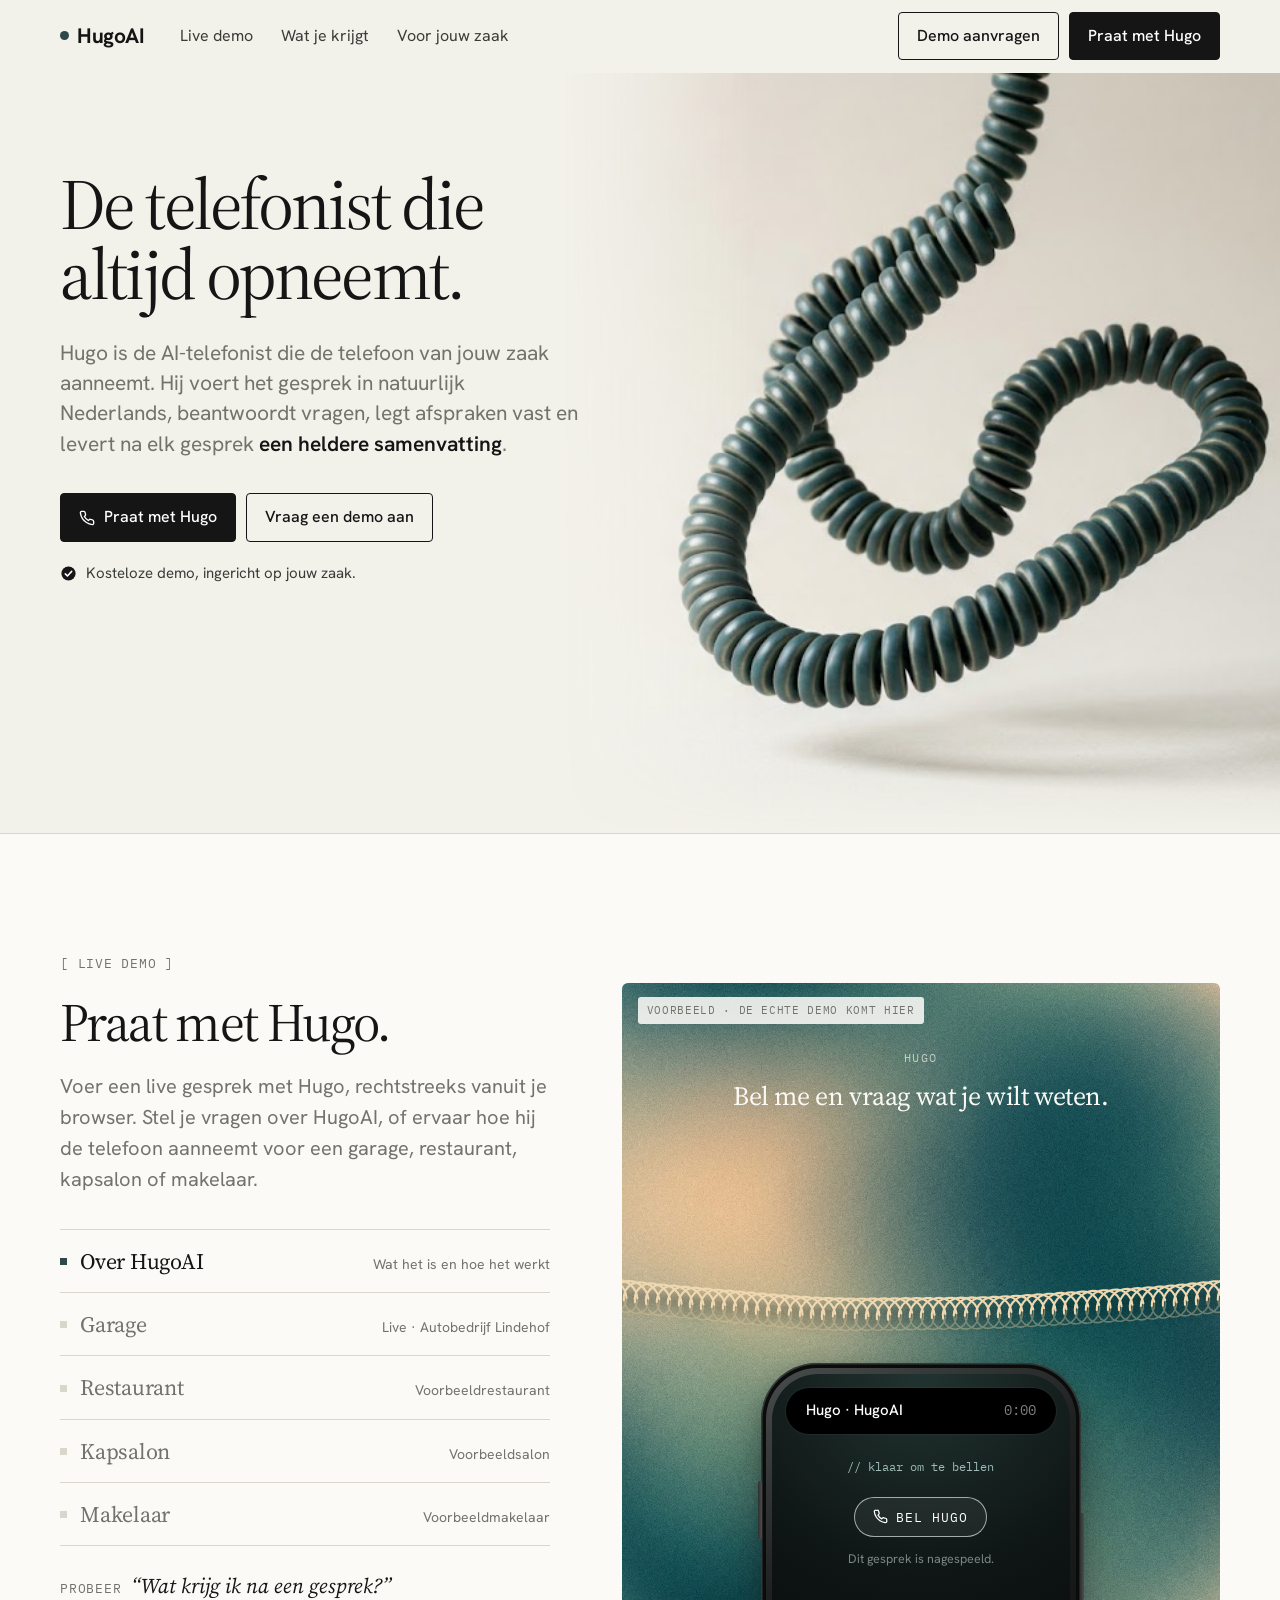
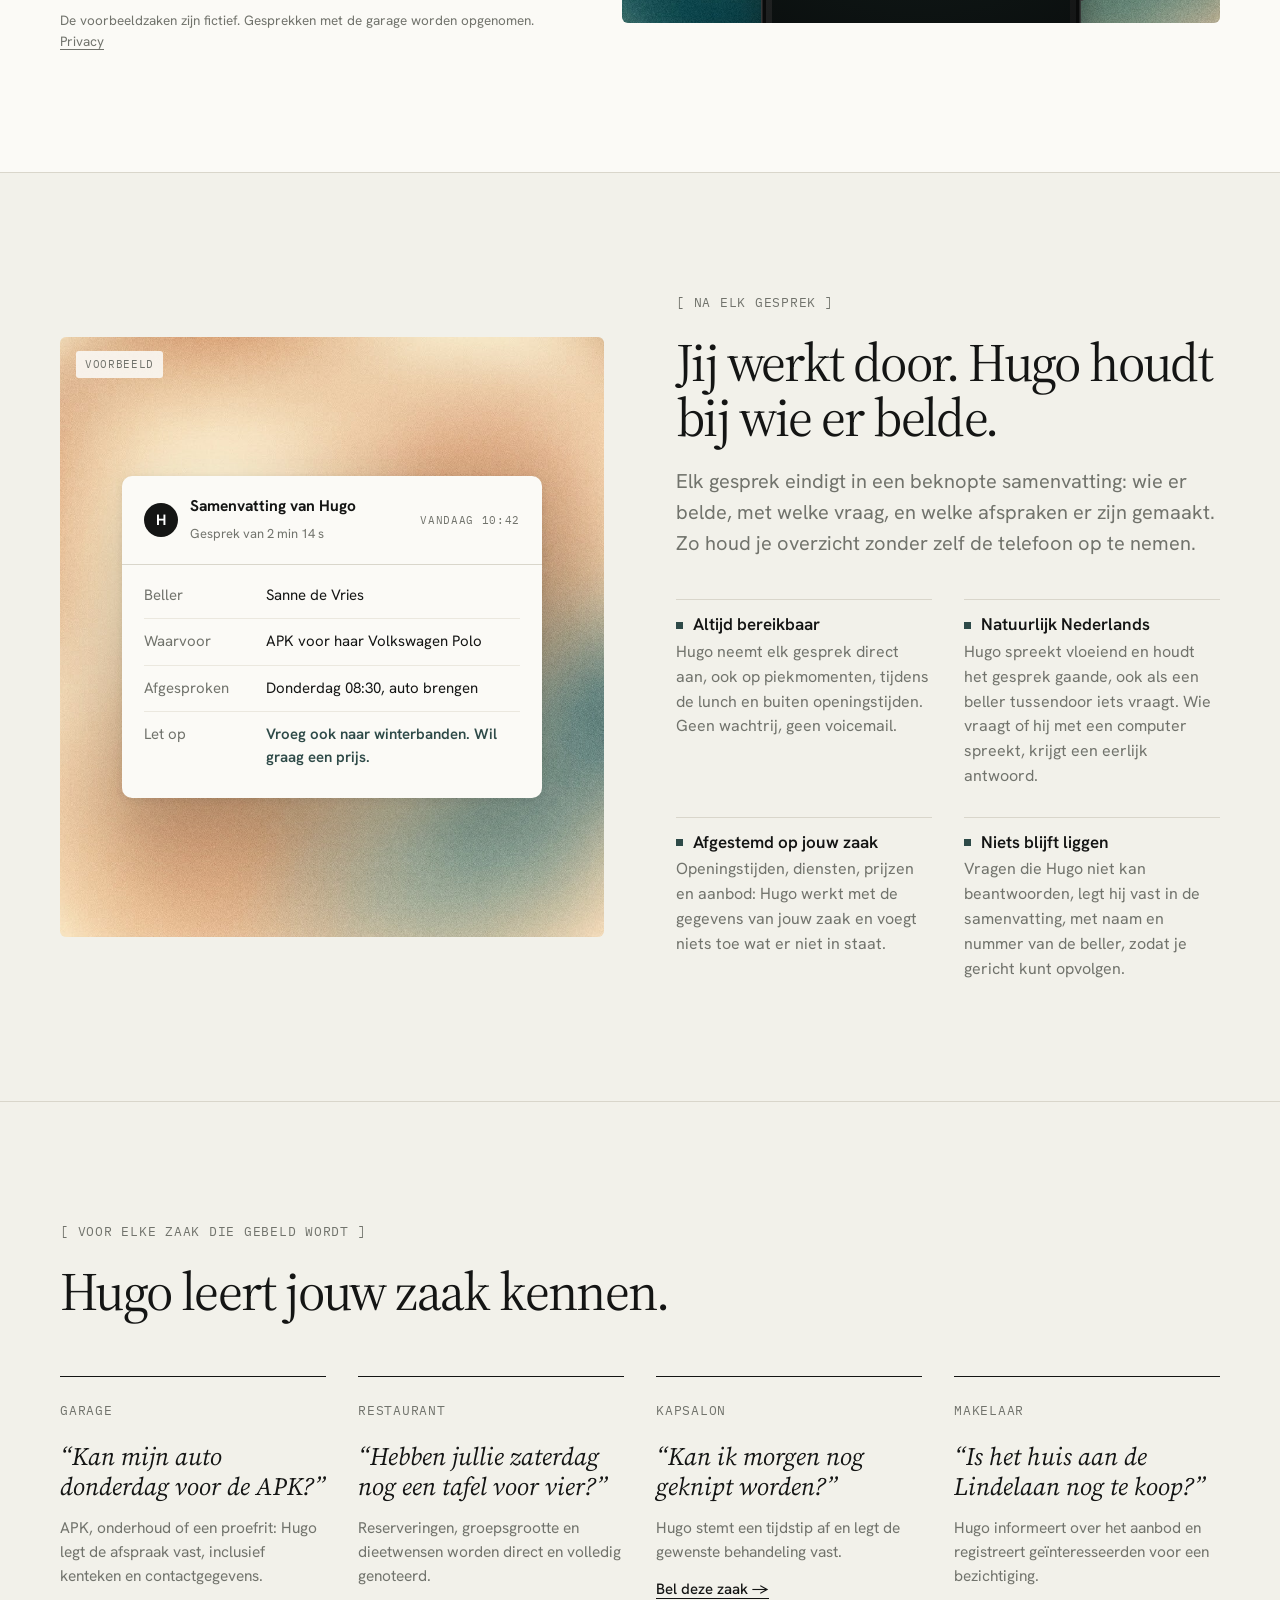
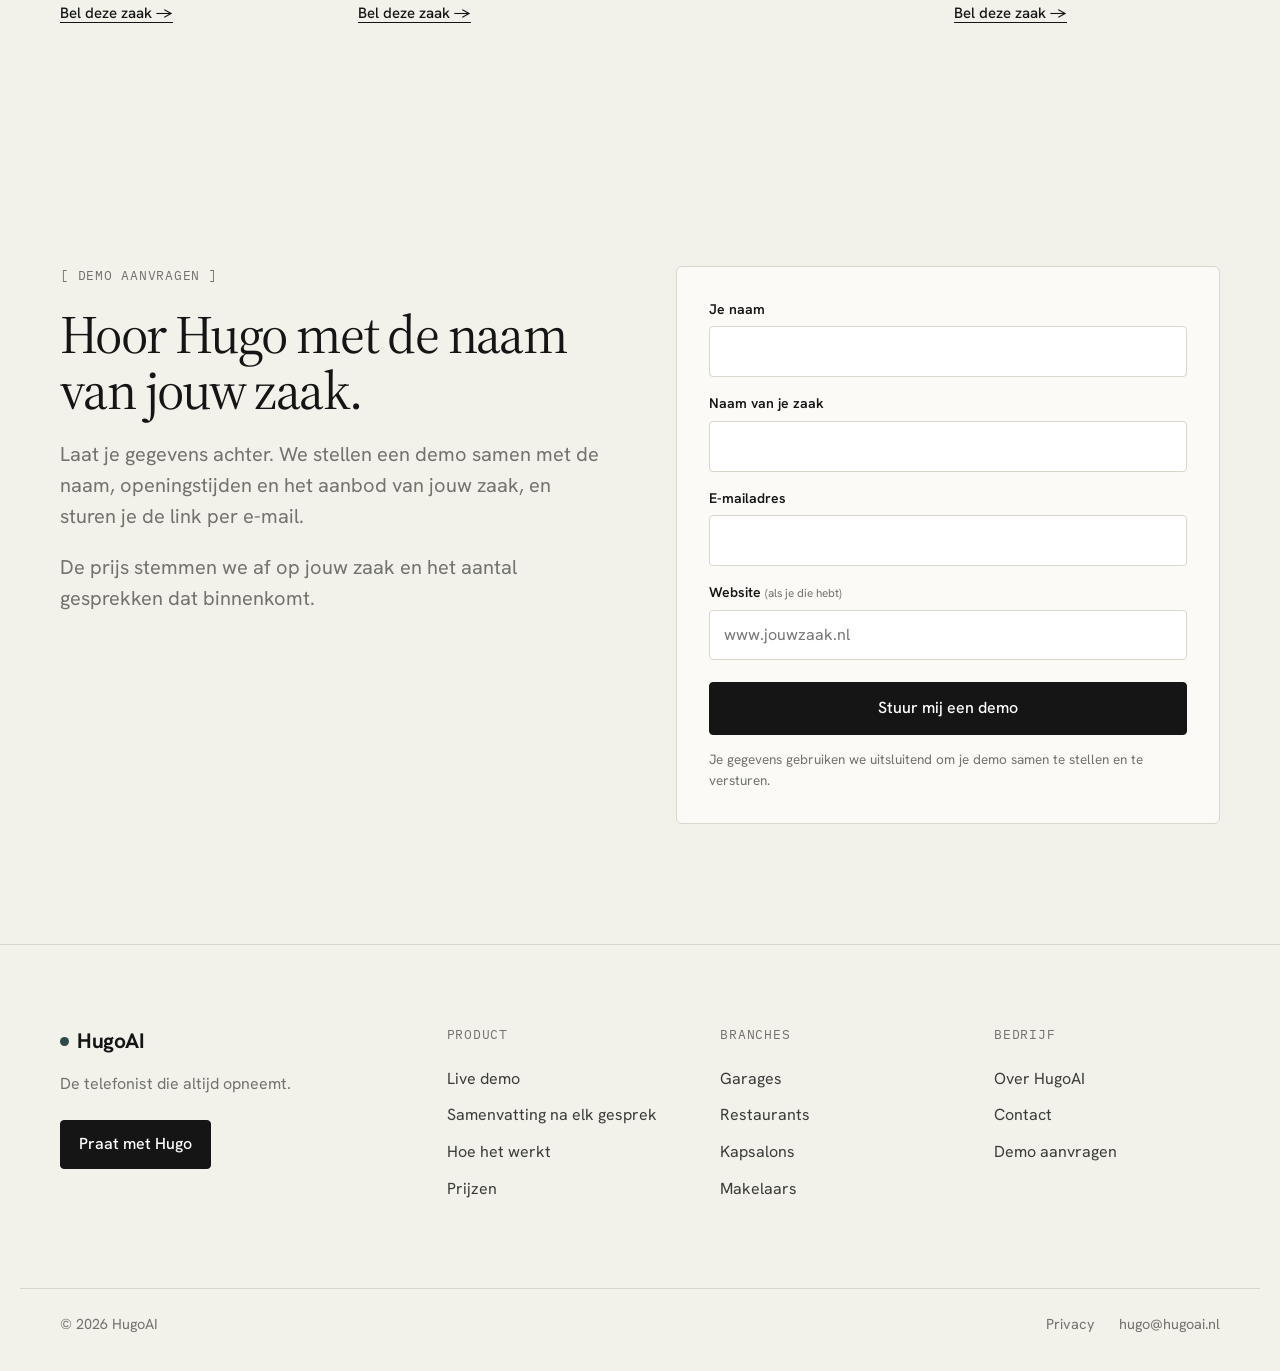
==== index.html @ db124454 "Kop van de pagina's: deelplaatje, icoontje en gegevens voor Google - og-image.jpg (slogan + telefoon" ====
<!DOCTYPE html>
<html lang="nl">
<head>
<meta charset="UTF-8">
<meta name="viewport" content="width=device-width, initial-scale=1.0">
<title>HugoAI — De telefonist die altijd opneemt</title>
<meta name="description" content="Hugo neemt de telefoon op voor jouw zaak, praat gewoon Nederlands en laat na elk gesprek een samenvatting voor je achter.">
<meta name="theme-color" content="#f2f1ea">
<link rel="canonical" href="https://www.hugoai.nl/">
<link rel="icon" href="favicon.svg" type="image/svg+xml">
<link rel="icon" href="favicon-48.png" sizes="48x48" type="image/png">
<link rel="apple-touch-icon" href="apple-touch-icon.png">
<meta property="og:type" content="website">
<meta property="og:site_name" content="HugoAI">
<meta property="og:locale" content="nl_NL">
<meta property="og:url" content="https://www.hugoai.nl/">
<meta property="og:title" content="HugoAI — De telefonist die altijd opneemt">
<meta property="og:description" content="Hugo neemt de telefoon op voor jouw zaak, praat gewoon Nederlands en laat na elk gesprek een samenvatting voor je achter.">
<meta property="og:image" content="https://www.hugoai.nl/og-image.jpg">
<meta property="og:image:width" content="1200">
<meta property="og:image:height" content="630">
<meta property="og:image:alt" content="HugoAI — De telefonist die altijd opneemt.">
<meta name="twitter:card" content="summary_large_image">
<meta name="twitter:title" content="HugoAI — De telefonist die altijd opneemt">
<meta name="twitter:description" content="Hugo neemt de telefoon op voor jouw zaak, praat gewoon Nederlands en laat na elk gesprek een samenvatting voor je achter.">
<meta name="twitter:image" content="https://www.hugoai.nl/og-image.jpg">
<script type="application/ld+json">
{
  "@context": "https://schema.org",
  "@type": "Organization",
  "name": "HugoAI",
  "url": "https://www.hugoai.nl/",
  "logo": "https://www.hugoai.nl/apple-touch-icon.png",
  "description": "AI-telefonist voor het Nederlandse mkb: Hugo neemt de telefoon op en laat na elk gesprek een samenvatting achter.",
  "email": "hugo@hugoai.nl",
  "areaServed": "NL",
  "founder": {"@type": "Person", "name": "Hugo Jonas"}
}
</script>
<link rel="preconnect" href="https://fonts.googleapis.com">
<link rel="preconnect" href="https://fonts.gstatic.com" crossorigin>
<link href="https://fonts.googleapis.com/css2?family=Source+Serif+4:ital,opsz,wght@0,8..60,300..600;1,8..60,300..500&family=Hanken+Grotesk:wght@400;500;600;700&family=IBM+Plex+Mono:wght@400;500&display=swap" rel="stylesheet">
<link rel="stylesheet" href="stijl.css">
</head>
<body>

<header class="nav" id="nav">
  <div class="wrap">
    <a class="merk" href="#top"><i></i>HugoAI</a>
    <nav class="nav-links" aria-label="Hoofdmenu">
      <a href="#demo">Live demo</a>
      <a href="#samenvatting">Wat je krijgt</a>
      <a href="#zaken">Voor jouw zaak</a>
    </nav>
    <div class="nav-rechts">
      <a class="knop knop-rand" href="#aanvragen">Demo aanvragen</a>
      <a class="knop" href="#demo">Praat met Hugo</a>
    </div>
  </div>
</header>

<main id="top">

<!-- ============ hero ============ -->
<div class="hero">
  <img class="hero-beeld" src="kunstbeeld.png" alt="">
  <div class="wrap">
    <div class="hero-tekst">
      <h1>De telefonist die altijd opneemt.</h1>
      <p class="hero-sub">Hugo is de AI-telefonist die de telefoon van jouw zaak aanneemt. Hij voert het gesprek in natuurlijk Nederlands, beantwoordt vragen, legt afspraken vast en levert na elk gesprek <b>een heldere samenvatting</b>.</p>
      <div class="hero-knoppen">
        <a class="knop" href="#demo"><svg viewBox="0 0 24 24"><path d="M22 16.9v3a2 2 0 0 1-2.2 2 19.8 19.8 0 0 1-8.6-3.1 19.5 19.5 0 0 1-6-6A19.8 19.8 0 0 1 2.1 4.2 2 2 0 0 1 4.1 2h3a2 2 0 0 1 2 1.7c.1.9.4 1.8.7 2.7a2 2 0 0 1-.5 2.1L8 9.8a16 16 0 0 0 6 6l1.3-1.3a2 2 0 0 1 2.1-.4c.9.3 1.8.6 2.7.7a2 2 0 0 1 1.7 2z"/></svg>Praat met Hugo</a>
        <a class="knop knop-rand" href="#aanvragen">Vraag een demo aan</a>
      </div>
      <p class="vink"><svg viewBox="0 0 24 24"><circle cx="12" cy="12" r="10" fill="#141514"/><path d="M7.5 12.5l3 3 6-6.5" stroke="#fff" stroke-width="2.2" fill="none" stroke-linecap="round" stroke-linejoin="round"/></svg>Kosteloze demo, ingericht op jouw zaak.</p>
    </div>
  </div>
</div>

<!-- ============ live demo ============ -->
<section class="demo" id="demo">
  <div class="wrap demo-raster">
    <div class="kop in">
      <span class="mono">[ Live demo ]</span>
      <h2>Praat met Hugo.</h2>
      <p>Voer een live gesprek met Hugo, rechtstreeks vanuit je browser. Stel je vragen over HugoAI, of ervaar hoe hij de telefoon aanneemt voor een garage, restaurant, kapsalon of makelaar.</p>
      <div class="kies" role="tablist" aria-label="Kies met wie je praat">
        <button class="keuze actief" type="button" role="tab" aria-selected="true" data-zaak="hugoai"><span>Over HugoAI</span><small>Wat het is en hoe het werkt</small></button>
        <button class="keuze" type="button" role="tab" aria-selected="false" data-zaak="garage"><span>Garage</span><small>Live · Autobedrijf Lindehof</small></button>
        <button class="keuze" type="button" role="tab" aria-selected="false" data-zaak="restaurant"><span>Restaurant</span><small>Voorbeeldrestaurant</small></button>
        <button class="keuze" type="button" role="tab" aria-selected="false" data-zaak="kapsalon"><span>Kapsalon</span><small>Voorbeeldsalon</small></button>
        <button class="keuze" type="button" role="tab" aria-selected="false" data-zaak="makelaar"><span>Makelaar</span><small>Voorbeeldmakelaar</small></button>
      </div>
      <p class="probeer-zin"><span class="mono">Probeer</span><em id="probeer">“Wat krijg ik na een gesprek?”</em></p>
      <p class="verzonnen">De voorbeeldzaken zijn fictief. Gesprekken met de garage worden opgenomen. <a href="privacy.html#gesprek">Privacy</a></p>
    </div>

    <div class="podium in" id="podium">
      <span class="podium-label mono" id="podiumLabel">Voorbeeld · de echte demo komt hier</span>
      <div class="stem" aria-live="polite">
        <p class="wie-praat" id="wiePraat">Hugo</p>
        <p class="zin" id="zin"></p>
      </div>
      <svg class="snoer" id="snoer" aria-hidden="true"><path id="snoerSchaduw"/><path id="snoerAchter"/><path id="snoerLijn"/></svg>
      <div class="telefoon">
        <div class="scherm">
          <div class="eiland"><span class="naam" id="eilandNaam">Hugo · HugoAI</span><span class="tijd" id="tijd">0:00</span></div>
          <p class="scherm-status" id="status">// klaar om te bellen</p>
          <div class="scherm-knoppen knoppen-rust">
            <button class="pil" id="bel" type="button"><svg viewBox="0 0 24 24"><path d="M22 16.9v3a2 2 0 0 1-2.2 2 19.8 19.8 0 0 1-8.6-3.1 19.5 19.5 0 0 1-6-6A19.8 19.8 0 0 1 2.1 4.2 2 2 0 0 1 4.1 2h3a2 2 0 0 1 2 1.7c.1.9.4 1.8.7 2.7a2 2 0 0 1-.5 2.1L8 9.8a16 16 0 0 0 6 6l1.3-1.3a2 2 0 0 1 2.1-.4c.9.3 1.8.6 2.7.7a2 2 0 0 1 1.7 2z"/></svg><span>Bel Hugo</span></button>
          </div>
          <div class="scherm-knoppen knoppen-bellen">
            <button class="pil" id="dempen" type="button"><svg viewBox="0 0 24 24"><rect x="9" y="2" width="6" height="12" rx="3"/><path d="M5 10v1a7 7 0 0 0 14 0v-1M12 18v4"/></svg>Dempen</button>
            <button class="pil rood" id="ophangen" type="button"><svg viewBox="0 0 24 24" style="transform:rotate(135deg)"><path d="M22 16.9v3a2 2 0 0 1-2.2 2 19.8 19.8 0 0 1-8.6-3.1 19.5 19.5 0 0 1-6-6A19.8 19.8 0 0 1 2.1 4.2 2 2 0 0 1 4.1 2h3a2 2 0 0 1 2 1.7c.1.9.4 1.8.7 2.7a2 2 0 0 1-.5 2.1L8 9.8a16 16 0 0 0 6 6l1.3-1.3a2 2 0 0 1 2.1-.4c.9.3 1.8.6 2.7.7a2 2 0 0 1 1.7 2z"/></svg>Ophangen</button>
          </div>
          <p class="scherm-noot" id="schermNoot">Dit gesprek is nagespeeld.</p>
        </div>
      </div>
    </div>
  </div>
</section>

<!-- ============ samenvatting ============ -->
<section class="samen" id="samenvatting">
  <div class="wrap samen-raster">
    <div class="podium in">
      <span class="podium-label mono">Voorbeeld</span>
      <div class="brief">
        <div class="brief-kop">
          <i>H</i>
          <div><strong>Samenvatting van Hugo</strong><small>Gesprek van 2 min 14 s</small></div>
          <span class="mono">Vandaag 10:42</span>
        </div>
        <dl>
          <div><dt>Beller</dt><dd>Sanne de Vries</dd></div>
          <div><dt>Waarvoor</dt><dd>APK voor haar Volkswagen Polo</dd></div>
          <div><dt>Afgesproken</dt><dd>Donderdag 08:30, auto brengen</dd></div>
          <div><dt>Let op</dt><dd class="let">Vroeg ook naar winterbanden. Wil graag een prijs.</dd></div>
        </dl>
      </div>
    </div>
    <div class="kop in">
      <span class="mono">[ Na elk gesprek ]</span>
      <h2>Jij werkt door. Hugo houdt bij wie er belde.</h2>
      <p>Elk gesprek eindigt in een beknopte samenvatting: wie er belde, met welke vraag, en welke afspraken er zijn gemaakt. Zo houd je overzicht zonder zelf de telefoon op te nemen.</p>
      <div class="punten">
        <div class="punt"><h3>Altijd bereikbaar</h3><p>Hugo neemt elk gesprek direct aan, ook op piekmomenten, tijdens de lunch en buiten openingstijden. Geen wachtrij, geen voicemail.</p></div>
        <div class="punt"><h3>Natuurlijk Nederlands</h3><p>Hugo spreekt vloeiend en houdt het gesprek gaande, ook als een beller tussendoor iets vraagt. Wie vraagt of hij met een computer spreekt, krijgt een eerlijk antwoord.</p></div>
        <div class="punt"><h3>Afgestemd op jouw zaak</h3><p>Openingstijden, diensten, prijzen en aanbod: Hugo werkt met de gegevens van jouw zaak en voegt niets toe wat er niet in staat.</p></div>
        <div class="punt"><h3>Niets blijft liggen</h3><p>Vragen die Hugo niet kan beantwoorden, legt hij vast in de samenvatting, met naam en nummer van de beller, zodat je gericht kunt opvolgen.</p></div>
      </div>
    </div>
  </div>
</section>

<!-- ============ zaken ============ -->
<section class="zaken" id="zaken">
  <div class="wrap">
    <div class="kop in">
      <span class="mono">[ Voor elke zaak die gebeld wordt ]</span>
      <h2>Hugo leert jouw zaak kennen.</h2>
    </div>
    <div class="zaken-rij">
      <div class="zaak in"><span class="mono">Garage</span><q>Kan mijn auto donderdag voor de APK?</q><p>APK, onderhoud of een proefrit: Hugo legt de afspraak vast, inclusief kenteken en contactgegevens.</p><a class="bel-zaak" href="#demo" data-zaak="garage">Bel deze zaak →</a></div>
      <div class="zaak in"><span class="mono">Restaurant</span><q>Hebben jullie zaterdag nog een tafel voor vier?</q><p>Reserveringen, groepsgrootte en dieetwensen worden direct en volledig genoteerd.</p><a class="bel-zaak" href="#demo" data-zaak="restaurant">Bel deze zaak →</a></div>
      <div class="zaak in"><span class="mono">Kapsalon</span><q>Kan ik morgen nog geknipt worden?</q><p>Hugo stemt een tijdstip af en legt de gewenste behandeling vast.</p><a class="bel-zaak" href="#demo" data-zaak="kapsalon">Bel deze zaak →</a></div>
      <div class="zaak in"><span class="mono">Makelaar</span><q>Is het huis aan de Lindelaan nog te koop?</q><p>Hugo informeert over het aanbod en registreert geïnteresseerden voor een bezichtiging.</p><a class="bel-zaak" href="#demo" data-zaak="makelaar">Bel deze zaak →</a></div>
    </div>
  </div>
</section>

<!-- ============ aanvragen ============ -->
<section id="aanvragen">
  <div class="wrap aanvraag-raster">
    <div class="kop in">
      <span class="mono">[ Demo aanvragen ]</span>
      <h2>Hoor Hugo met de naam van jouw zaak.</h2>
      <p>Laat je gegevens achter. We stellen een demo samen met de naam, openingstijden en het aanbod van jouw zaak, en sturen je de link per e-mail.</p>
      <p id="prijzen">De prijs stemmen we af op jouw zaak en het aantal gesprekken dat binnenkomt.</p>
    </div>
    <form class="form in" id="demoForm" novalidate>
      <div class="veld"><label for="f-naam">Je naam</label><input id="f-naam" name="naam" type="text" autocomplete="name" required></div>
      <div class="veld"><label for="f-zaak">Naam van je zaak</label><input id="f-zaak" name="zaak" type="text" autocomplete="organization" required></div>
      <div class="veld"><label for="f-email">E-mailadres</label><input id="f-email" name="email" type="email" autocomplete="email" required></div>
      <div class="veld"><label for="f-site">Website <small>(als je die hebt)</small></label><input id="f-site" name="website" type="text" inputmode="url" placeholder="www.jouwzaak.nl"></div>
      <input type="hidden" name="_subject" value="Nieuwe demo-aanvraag via hugoai.nl">
      <div class="hp" aria-hidden="true"><label>Laat leeg <input type="text" name="_gotcha" tabindex="-1" autocomplete="off"></label></div>
      <button class="knop" id="demoSubmit" type="submit">Stuur mij een demo</button>
      <p class="form-status" id="formStatus" role="status" aria-live="polite"></p>
      <p class="form-noot">Je gegevens gebruiken we uitsluitend om je demo samen te stellen en te versturen.</p>
    </form>
  </div>
</section>

</main>

<footer class="voet">
  <div class="wrap voet-raster">
    <div class="voet-merk">
      <a class="merk" href="#top"><i></i>HugoAI</a>
      <p>De telefonist die altijd opneemt.</p>
      <a class="knop" href="#demo">Praat met Hugo</a>
    </div>
    <nav class="voet-kolom" aria-label="Product">
      <p class="mono">Product</p>
      <a href="#demo">Live demo</a>
      <a href="#samenvatting">Samenvatting na elk gesprek</a>
      <a href="over.html#werkwijze">Hoe het werkt</a>
      <a href="#aanvragen">Prijzen</a>
    </nav>
    <nav class="voet-kolom" aria-label="Branches">
      <p class="mono">Branches</p>
      <a class="kies-zaak" href="#demo" data-zaak="garage">Garages</a>
      <a class="kies-zaak" href="#demo" data-zaak="restaurant">Restaurants</a>
      <a class="kies-zaak" href="#demo" data-zaak="kapsalon">Kapsalons</a>
      <a class="kies-zaak" href="#demo" data-zaak="makelaar">Makelaars</a>
    </nav>
    <nav class="voet-kolom" aria-label="Bedrijf">
      <p class="mono">Bedrijf</p>
      <a href="over.html">Over HugoAI</a>
      <a href="mailto:hugo@hugoai.nl">Contact</a>
      <a href="#aanvragen">Demo aanvragen</a>
    </nav>
  </div>
  <div class="wrap voet-onder">
    <span>© <span id="jaar">2026</span> HugoAI</span>
    <span class="voet-links"><a href="privacy.html">Privacy</a><a href="mailto:hugo@hugoai.nl">hugo@hugoai.nl</a></span>
  </div>
</footer>

<script>
(function(){
  // rand onder de navigatie zodra je scrolt
  var nav = document.getElementById("nav");
  addEventListener("scroll", function () { nav.classList.toggle("rand", scrollY > 8); }, { passive: true });

  // rustig scrollen naar een onderdeel als je op een knop of in het menu klikt
  var rustigScroll = window.matchMedia && matchMedia("(prefers-reduced-motion: reduce)").matches;
  var scrollNr = 0;
  function scrollNaar(y) {
    var nr = ++scrollNr, start = scrollY, d = y - start, t0 = null;
    var duur = Math.min(1500, Math.max(800, Math.abs(d) * 0.55));
    function stap(ts) {
      if (nr !== scrollNr) return;
      if (t0 === null) t0 = ts;
      var p = Math.min(1, (ts - t0) / duur);
      var e = p < .5 ? 4 * p * p * p : 1 - Math.pow(-2 * p + 2, 3) / 2;
      scrollTo(0, start + d * e);
      if (p < 1) requestAnimationFrame(stap);
    }
    requestAnimationFrame(stap);
  }
  ["wheel", "touchstart", "keydown"].forEach(function (ev) { addEventListener(ev, function () { scrollNr++; }, { passive: true }); });
  document.addEventListener("click", function (e) {
    var a = e.target.closest('a[href^="#"]');
    if (!a) return;
    var doel = document.querySelector(a.getAttribute("href"));
    if (!doel) return;
    e.preventDefault();
    var y = Math.max(0, doel.getBoundingClientRect().top + scrollY - nav.offsetHeight - 8);
    if (rustigScroll) scrollTo(0, y); else scrollNaar(y);
    history.replaceState(null, "", a.getAttribute("href"));
  });

  // rustig inschuiven
  var items = document.querySelectorAll(".in");
  if ("IntersectionObserver" in window) {
    var io = new IntersectionObserver(function (es) {
      es.forEach(function (e) { if (e.isIntersecting) { e.target.classList.add("zien"); io.unobserve(e.target); } });
    }, { threshold: 0.12 });
    items.forEach(function (el) { io.observe(el); });
  } else items.forEach(function (el) { el.classList.add("zien"); });

  // Voorbeeld van het belscherm. Wordt vervangen door de echte demo.
  var ZAKEN = {
    hugoai: { stil: "Bel me en vraag wat je wilt weten.", kop: "HugoAI", rol: "vertelt over HugoAI", probeer: "“Wat krijg ik na een gesprek?”", lijn: [
      [2200, "hugo", "Hugo", "Hoi, met Hugo. Vraag me gerust wat je wilt weten."],
      [6200, "jij", "Jij", "Wat doe je precies?"],
      [8400, "hugo", "Hugo", "Ik neem de telefoon op voor jouw zaak, beantwoord vragen en maak afspraken."],
      [13200, "jij", "Jij", "En wat krijg ik na een gesprek?"],
      [15400, "hugo", "Hugo", "Een samenvatting: wie er belde, waarvoor, en wat we hebben afgesproken."]] },
    garage: { stil: "Bel Autobedrijf Lindehof. Ik neem op.", kop: "Autobedrijf Lindehof", rol: "telefonist van Autobedrijf Lindehof", probeer: "“Kan mijn auto donderdag voor de APK?”", lijn: [
      [2200, "hugo", "Hugo", "Autobedrijf Lindehof, goedemorgen. Waarmee kan ik u helpen?"],
      [6000, "jij", "Jij", "Goedemorgen, ik wil graag een testrit plannen."],
      [8800, "hugo", "Hugo", "Zeker, om welke auto gaat het?"],
      [11800, "jij", "Jij", "Heb je iets elektrisch staan?"],
      [14400, "hugo", "Hugo", "We hebben op dit moment geen volledig elektrische auto’s in de voorraad. Heeft u ook interesse in een hybride?"]] },
    restaurant: { stil: "Bel het restaurant. Ik neem op.", kop: "Restaurant", rol: "telefonist van een voorbeeldrestaurant", probeer: "“Hebben jullie zaterdag nog een tafel voor vier?”", lijn: [
      [2200, "hugo", "Hugo", "Goedemiddag, waarmee kan ik u helpen?"],
      [5600, "jij", "Jij", "Hebben jullie zaterdag nog een tafel voor vier?"],
      [8400, "hugo", "Hugo", "Zaterdag kan om zes uur of om half negen. Wat komt u het beste uit?"],
      [12600, "jij", "Jij", "Zes uur graag."],
      [14600, "hugo", "Hugo", "Genoteerd. Zijn er allergieën waar de keuken rekening mee moet houden?"]] },
    kapsalon: { stil: "Bel de kapsalon. Ik neem op.", kop: "Kapsalon", rol: "telefonist van een voorbeeldsalon", probeer: "“Kan ik morgen nog geknipt worden?”", lijn: [
      [2200, "hugo", "Hugo", "Goedemorgen, waarmee kan ik u helpen?"],
      [5400, "jij", "Jij", "Kan ik morgen nog geknipt worden?"],
      [8000, "hugo", "Hugo", "Morgen is er nog plek om tien uur of om half vier. Wat past u beter?"],
      [12200, "jij", "Jij", "Half vier."],
      [14000, "hugo", "Hugo", "Prima, half vier. Mag ik uw naam?"]] },
    makelaar: { stil: "Bel de makelaar. Ik neem op.", kop: "Makelaar", rol: "telefonist van een voorbeeldmakelaar", probeer: "“Is het huis aan de Lindelaan nog te koop?”", lijn: [
      [2200, "hugo", "Hugo", "Goedemiddag, waarmee kan ik u helpen?"],
      [5600, "jij", "Jij", "Is het huis aan de Lindelaan nog te koop?"],
      [8400, "hugo", "Hugo", "Ja, dat staat nog te koop. Wilt u het komen bekijken?"],
      [11800, "jij", "Jij", "Graag, volgende week."],
      [14000, "hugo", "Hugo", "Dat kan dinsdag of donderdag. Wat past u beter?"]] }
  };
  var zaak = "hugoai";
  // Echte gesprekken. Nu nog Hugo's laptop via ngrok; later de server die altijd aanstaat.
  var HUGO_SERVER = "banana-gaffe-pyramid.ngrok-free.dev";
  ZAKEN.garage.sector = "autobedrijf-lindehof_v3";
  var echt = null;
  var podium = document.getElementById("podium");
  var zinEl = document.getElementById("zin");
  var wiePraat = document.getElementById("wiePraat");
  var status = document.getElementById("status");
  var tijd = document.getElementById("tijd");
  var timers = [], woordTimers = [], klok = null, sec = 0;
  var spreker = "stil";   // "hugo", "jij" of "stil": hoe sterk het snoer meegolft

  var dempen = document.getElementById("dempen");
  function zet(t) { status.textContent = t; }
  function wisWoorden() { woordTimers.forEach(clearTimeout); woordTimers = []; }
  function toonZin(soort, tekst, direct) {
    wisWoorden();
    wiePraat.textContent = soort === "jij" ? "Jij" : "Hugo";
    zinEl.className = "zin" + (soort === "jij" ? " jij" : "");
    zinEl.textContent = "";
    var woorden = tekst.split(" ").map(function (w, i) {
      var sp = document.createElement("span");
      sp.className = "w"; sp.textContent = w;
      zinEl.appendChild(sp);
      zinEl.appendChild(document.createTextNode(" "));
      return sp;
    });
    if (direct || rustigScroll) { woorden.forEach(function (w) { w.classList.add("aan"); }); return; }
    var stap = soort === "jij" ? 150 : 230;
    woorden.forEach(function (w, i) {
      woordTimers.push(setTimeout(function () {
        if (soort === "hugo") { woorden.forEach(function (x) { x.classList.remove("nieuw"); }); w.classList.add("nieuw"); }
        w.classList.add("aan");
        if (i === woorden.length - 1) woordTimers.push(setTimeout(function () { spreker = "stil"; }, 300));
      }, i * stap));
    });
    spreker = soort;
    zet(soort === "hugo" ? "// Hugo praat" : "// Hugo luistert");
  }
  function mmss(n) { return Math.floor(n / 60) + ":" + String(n % 60).padStart(2, "0"); }
  function rust() {
    stopEcht();
    timers.forEach(clearTimeout); timers = []; wisWoorden();
    if (klok) clearInterval(klok); klok = null;
    spreker = "stil";
  }
  function bel() {
    rust();
    dempen.classList.remove("uit");
    if (ZAKEN[zaak].sector) { belEcht(ZAKEN[zaak].sector); return; }
    sec = 0; tijd.textContent = "0:00";
    podium.classList.add("belt");
    zet("// Hugo wordt opgestart");
    timers.push(setTimeout(function () {
      zet("// verbonden");
      klok = setInterval(function () { sec++; tijd.textContent = mmss(sec); }, 1000);
    }, 1200));
    ZAKEN[zaak].lijn.forEach(function (r) { timers.push(setTimeout(function () { toonZin(r[1], r[3]); }, r[0])); });
  }
  function ophangen() {
    rust();
    podium.classList.remove("belt");
    zet("// gesprek beëindigd");
    document.querySelector("#bel span").textContent = "Opnieuw bellen";
  }
  function kies(z) {
    if (!ZAKEN[z]) return;
    zaak = z;
    rust();
    podium.classList.remove("belt");
    sec = 0; tijd.textContent = "0:00"; zet("// klaar om te bellen");
    document.querySelector("#bel span").textContent = "Bel Hugo";
    document.getElementById("eilandNaam").textContent = z === "hugoai" ? "Hugo · HugoAI" : ZAKEN[z].kop;
    document.getElementById("probeer").textContent = ZAKEN[z].probeer;
    document.getElementById("podiumLabel").textContent = ZAKEN[z].sector ? "Live · je praat echt met Hugo" : "Voorbeeld · de echte demo komt hier";
    document.getElementById("schermNoot").textContent = ZAKEN[z].sector ? "Je browser vraagt om je microfoon." : "Dit gesprek is nagespeeld.";
    toonZin("hugo", ZAKEN[z].stil, true);
    document.querySelectorAll(".keuze").forEach(function (k) {
      var aan = k.dataset.zaak === z;
      k.classList.toggle("actief", aan); k.setAttribute("aria-selected", aan ? "true" : "false");
    });
  }
  document.querySelectorAll(".keuze").forEach(function (k) { k.addEventListener("click", function () { kies(k.dataset.zaak); }); });
  document.querySelectorAll(".bel-zaak, .kies-zaak").forEach(function (a) { a.addEventListener("click", function () { kies(a.dataset.zaak); }); });
  var vanElders = /^#demo-([a-z]+)$/.exec(location.hash);
  if (vanElders && ZAKEN[vanElders[1]]) {
    kies(vanElders[1]);
    setTimeout(function () {
      var d = document.getElementById("demo");
      scrollTo(0, Math.max(0, d.getBoundingClientRect().top + scrollY - nav.offsetHeight - 8));
    }, 60);
  }
  document.getElementById("bel").addEventListener("click", bel);
  document.getElementById("ophangen").addEventListener("click", ophangen);
  dempen.addEventListener("click", function () {
    dempen.classList.toggle("uit");
    if (echt) echt.gedempt = dempen.classList.contains("uit");
  });

  // ---- Echt gesprek: geluid heen en weer met de server (Int16, mono, 16 kHz), net als de demopagina ----
  function stopEcht() {
    if (!echt) return;
    var e = echt; echt = null;
    try { if (e.ws) e.ws.close(); } catch (x) {}
    if (e.proc) e.proc.disconnect();
    if (e.mic) e.mic.getTracks().forEach(function (t) { t.stop(); });
    if (e.ctx) { try { e.ctx.close(); } catch (x) {} }
  }
  function mislukt(tekst) {
    stopEcht();
    if (klok) clearInterval(klok); klok = null;
    spreker = "stil";
    podium.classList.remove("belt");
    zet("// niet verbonden");
    toonZin("hugo", tekst, true);
    document.querySelector("#bel span").textContent = "Opnieuw bellen";
  }
  function echteZin(wie) {
    if (!echt || echt.laatste === wie) return;
    echt.laatste = wie;
    wiePraat.textContent = wie === "hugo" ? "Hugo" : "Jij";
    zinEl.className = "zin" + (wie === "hugo" ? "" : " jij");
    zinEl.textContent = wie === "hugo" ? "Hugo praat…" : "Hugo luistert…";
    zet(wie === "hugo" ? "// Hugo praat" : "// Hugo luistert");
  }
  async function belEcht(sector) {
    var e = echt = { ws: null, ctx: null, mic: null, proc: null, stukken: [], volgende: 0, micNiveau: 0, gedempt: false, laatste: null, open: false, laatstHugo: 0 };
    sec = 0; tijd.textContent = "0:00";
    podium.classList.add("belt");
    zet("// Hugo wordt opgestart");
    toonZin("hugo", "Even verbinden…", true);
    try {
      e.mic = await navigator.mediaDevices.getUserMedia({ audio: { sampleRate: 16000, channelCount: 1, echoCancellation: true, noiseSuppression: true } });
    } catch (x) { if (echt === e) mislukt("Geen toegang tot je microfoon. Geef toestemming in je browser en probeer het opnieuw."); return; }
    if (echt !== e) { e.mic.getTracks().forEach(function (t) { t.stop(); }); return; }
    try {
      e.ctx = new (window.AudioContext || window.webkitAudioContext)({ sampleRate: 16000 });
      if (e.ctx.state === "suspended") await e.ctx.resume();
    } catch (x) { mislukt("Je browser kon het geluid niet starten."); return; }
    try { e.ws = new WebSocket("wss://" + HUGO_SERVER + "/demo/browser/" + sector); }
    catch (x) { mislukt("Hugo is nu niet bereikbaar. Probeer het later nog eens."); return; }
    e.ws.binaryType = "arraybuffer";
    e.ws.onopen = function () {
      if (echt !== e) return;
      e.open = true;
      zet("// verbonden");
      toonZin("hugo", "Hugo neemt op…", true);
      klok = setInterval(function () { sec++; tijd.textContent = mmss(sec); }, 1000);
      var bron = e.ctx.createMediaStreamSource(e.mic);
      e.proc = e.ctx.createScriptProcessor(512, 1, 1);
      e.proc.onaudioprocess = function (ev) {
        if (!e.ws || e.ws.readyState !== WebSocket.OPEN) return;
        var f = ev.inputBuffer.getChannelData(0), i16 = new Int16Array(f.length), som = 0;
        for (var i = 0; i < f.length; i++) {
          var v = e.gedempt ? 0 : Math.max(-1, Math.min(1, f[i]));
          som += v * v;
          i16[i] = v < 0 ? v * 32768 : v * 32767;
        }
        e.micNiveau = Math.sqrt(som / f.length);
        e.ws.send(i16.buffer);   // ook bij dempen: stilte blijven sturen, anders hangt de server na 30 s op
      };
      bron.connect(e.proc);
      var stil = e.ctx.createGain(); stil.gain.value = 0;   // stil naar de uitgang, zodat het geluid blijft lopen
      e.proc.connect(stil); stil.connect(e.ctx.destination);
    };
    e.ws.onmessage = function (ev) {
      if (echt !== e || !(ev.data instanceof ArrayBuffer) || !ev.data.byteLength) return;
      var i16 = new Int16Array(ev.data), f = new Float32Array(i16.length), som = 0;
      for (var i = 0; i < i16.length; i++) { f[i] = i16[i] / 32768; som += f[i] * f[i]; }
      var buf = e.ctx.createBuffer(1, f.length, 16000);
      buf.copyToChannel(f, 0);
      var src = e.ctx.createBufferSource();
      src.buffer = buf; src.connect(e.ctx.destination);
      var begin = Math.max(e.ctx.currentTime + 0.05, e.volgende);
      src.start(begin);
      e.volgende = begin + f.length / 16000;
      e.stukken.push([begin, e.volgende, Math.sqrt(som / f.length)]);
      if (e.stukken.length > 600) e.stukken.splice(0, 300);
    };
    e.ws.onerror = function () { if (echt === e && !e.open) mislukt("Hugo is nu niet bereikbaar. Probeer het later nog eens."); };
    e.ws.onclose = function (ev) {
      if (echt !== e) return;
      if (!e.open) { mislukt(ev && ev.code === 1013 ? "De demo is even bezet. Probeer het over een paar minuten nog eens." : "Hugo is nu niet bereikbaar. Probeer het later nog eens."); return; }
      // Hugo hing zelf op: laat zijn laatste woorden nog uitspelen
      var rest = Math.max(0, (e.volgende - e.ctx.currentTime) * 1000);
      setTimeout(function () { if (echt === e) ophangen(); }, rest + 300);
    };
  }
  toonZin("hugo", ZAKEN[zaak].stil, true);

  // Het snoer: een lijn met lusjes, zoals een telefoonsnoer van opzij. Golft mee met wie er praat.
  var svg = document.getElementById("snoer");
  var lijn = document.getElementById("snoerLijn"), achter = document.getElementById("snoerAchter"), schaduw = document.getElementById("snoerSchaduw");
  var B = 0, H = 0, fase = 0, niveau = 0.06, vorig = null, zichtbaar = true;
  function maat() { B = svg.clientWidth; H = svg.clientHeight; svg.setAttribute("viewBox", "0 0 " + B + " " + H); }
  function teken(t) {
    var marge = 30, lengte = B + marge * 2;
    var b = H * 0.125, c = b * 1.05, a = 11 / (Math.PI * 2);   // ringen van ~30px, elke 11px een nieuwe
    var lussen = Math.ceil(lengte / (Math.PI * 2 * a));
    var midden = H * 0.4, voor = "", acht = "", sch = "", vorigeSoort = null, vx = 0, vy = 0;
    for (var u = 0; u <= Math.PI * 2 * lussen; u += 0.24) {
      var x = -marge + a * u - b * Math.sin(u + fase);
      var rel = Math.max(0, Math.min(1, (x + marge) / lengte));
      var venster = Math.sin(Math.PI * rel);
      var golf = niveau * H * 0.2 * Math.sin(rel * 9 - t * 3.1) * venster + niveau * H * 0.07 * Math.sin(rel * 23 - t * 5.3) * venster;
      var dikte = c * (1 + niveau * 0.35 * (0.5 + 0.5 * Math.sin(rel * 14 - t * 4)));
      var y = midden + H * 0.18 * venster + golf + dikte * Math.cos(u + fase);
      var soort = (a - b * Math.cos(u + fase)) >= 0 ? "v" : "a";   // vooruit = voorkant van de ring, terug = achterkant
      var pt = " " + x.toFixed(1) + " " + y.toFixed(1);
      if (soort !== vorigeSoort) {
        var start = vorigeSoort === null ? "M" + pt : "M " + vx.toFixed(1) + " " + vy.toFixed(1) + " L" + pt;
        if (soort === "v") voor += start; else acht += start;
      } else if (soort === "v") voor += " L" + pt; else acht += " L" + pt;
      if (soort === "v") sch += (vorigeSoort === "v" ? " L" : " M") + " " + x.toFixed(1) + " " + (y + 11).toFixed(1);
      vorigeSoort = soort; vx = x; vy = y;
    }
    lijn.setAttribute("d", voor); achter.setAttribute("d", acht); schaduw.setAttribute("d", sch);
  }
  function lus(ts) {
    if (!zichtbaar) { vorig = null; return; }
    var t = ts / 1000, dt = vorig === null ? 0 : Math.min(.05, t - vorig); vorig = t;
    var doel;
    if (echt && echt.open) {
      var nu = echt.ctx.currentTime, h = 0;
      for (var k = echt.stukken.length - 1; k >= 0; k--) {
        var st = echt.stukken[k];
        if (st[0] <= nu && nu < st[1]) { h = st[2]; break; }
        if (st[1] < nu - 1) break;
      }
      if (h > 0.012) echt.laatstHugo = nu;
      var hugoPraat = nu - echt.laatstHugo < 0.6 && echt.laatstHugo > 0;
      if (echt.laatstHugo > 0) echteZin(hugoPraat ? "hugo" : "jij");
      doel = h > 0.012 ? Math.min(1, 0.25 + h * 5)
           : echt.micNiveau > 0.02 ? Math.min(0.6, 0.12 + echt.micNiveau * 4)
           : 0.06;
    } else {
      doel = spreker === "hugo" ? 0.55 + 0.45 * Math.abs(Math.sin(t * 8.3) * Math.sin(t * 3.1))
           : spreker === "jij" ? 0.22 + 0.12 * Math.abs(Math.sin(t * 6.7))
           : 0.06;
    }
    niveau += (doel - niveau) * Math.min(1, dt * 6);
    fase += dt * (0.25 + niveau * 1.6);
    teken(t);
    requestAnimationFrame(lus);
  }
  maat(); teken(0);
  addEventListener("resize", function () { maat(); teken(performance.now() / 1000); });
  if (!rustigScroll) {
    if ("IntersectionObserver" in window) {
      new IntersectionObserver(function (es) {
        es.forEach(function (e) { var was = zichtbaar; zichtbaar = e.isIntersecting; if (zichtbaar && !was) requestAnimationFrame(lus); });
      }).observe(podium);
    }
    requestAnimationFrame(lus);
  }

  // formulier naar Formspree
  var FORM_ENDPOINT = "https://formspree.io/f/xrewjzvl";
  var form = document.getElementById("demoForm");
  var st = document.getElementById("formStatus");
  var btn = document.getElementById("demoSubmit");
  form.addEventListener("submit", function (e) {
    e.preventDefault();
    st.className = "form-status";
    if (form.elements._gotcha.value) return;
    if (!form.checkValidity()) { st.textContent = "Vul je naam, de naam van je zaak en een geldig e-mailadres in."; st.classList.add("err"); return; }
    var voornaam = (form.elements.naam.value || "").trim().split(/\s+/)[0];
    btn.disabled = true; var oud = btn.textContent; btn.textContent = "Versturen…";
    fetch(FORM_ENDPOINT, { method: "POST", headers: { "Accept": "application/json" }, body: new FormData(form) })
      .then(function (r) {
        if (r.ok) { form.reset(); st.textContent = (voornaam ? "Bedankt " + voornaam + "! " : "Bedankt! ") + "We maken je demo en mailen je de link."; st.classList.add("ok"); }
        else { st.textContent = "Er ging iets mis. Probeer het later opnieuw of mail naar hugo@hugoai.nl."; st.classList.add("err"); }
      })
      .catch(function () { st.textContent = "Geen verbinding. Probeer het later opnieuw of mail naar hugo@hugoai.nl."; st.classList.add("err"); })
      .finally(function () { btn.disabled = false; btn.textContent = oud; });
  });

  document.getElementById("jaar").textContent = new Date().getFullYear();
})();
</script>
</body>
</html>
---- stijl.css ----
:root{
  --bg:#f2f1ea;
  --bg-2:#e8e6dd;
  --card:#fbfaf6;
  --ink:#141514;
  --ink-2:#3a3c39;
  --soft:#71736c;
  --line:#d9d6cb;
  --petrol:#2e4a48;
  --petrol-licht:#9fbab4;
  --nacht:#1b1c1b;
  --rood:#d9473b;
  --wrap:1240px;
}
*{margin:0;padding:0;box-sizing:border-box}
html{scroll-padding-top:80px}
body{font-family:'Hanken Grotesk',system-ui,sans-serif;background:var(--bg);color:var(--ink-2);font-size:18px;line-height:1.55;-webkit-font-smoothing:antialiased}
a{color:inherit}
img{display:block;max-width:100%}
.wrap{max-width:var(--wrap);margin:0 auto;padding:0 40px}
.serif{font-family:'Source Serif 4',Georgia,serif}
h1,h2,h3{font-family:'Source Serif 4',Georgia,serif;font-weight:400;color:var(--ink);letter-spacing:-.03em;line-height:1.04}
.mono{font-family:'IBM Plex Mono',ui-monospace,monospace;font-size:12.5px;letter-spacing:.06em;text-transform:uppercase;color:var(--soft)}

/* knoppen */
.knop{display:inline-flex;align-items:center;gap:9px;font:inherit;font-size:16px;font-weight:500;text-decoration:none;cursor:pointer;
  padding:11px 18px;border-radius:4px;border:1px solid var(--ink);background:var(--ink);color:#fff;transition:background .15s,color .15s}
.knop:hover{background:#2c2e2c}
.knop-rand{background:transparent;color:var(--ink)}
.knop-rand:hover{background:var(--ink);color:#fff}
.knop svg{width:16px;height:16px;fill:none;stroke:currentColor;stroke-width:2;stroke-linecap:round;stroke-linejoin:round}

/* navigatie */
.nav{position:sticky;top:0;z-index:40;background:rgba(242,241,234,.88);backdrop-filter:saturate(1.2) blur(10px);-webkit-backdrop-filter:saturate(1.2) blur(10px);border-bottom:1px solid transparent;transition:border-color .2s}
.nav.rand{border-color:var(--line)}
.nav .wrap{display:flex;align-items:center;height:72px;gap:36px}
.merk{font-weight:700;font-size:21px;letter-spacing:-.02em;text-decoration:none;color:var(--ink);display:flex;align-items:center;gap:8px}
.merk i{width:9px;height:9px;border-radius:50%;background:var(--petrol)}
.nav-links{display:flex;gap:28px;font-size:16px}
.nav-links a{text-decoration:none;color:var(--ink-2)}
.nav-links a:hover{color:var(--ink)}
.nav-rechts{margin-left:auto;display:flex;gap:10px}

/* hero */
.hero{position:relative;overflow:hidden;min-height:min(760px,calc(100vh - 72px))}
.hero-beeld{position:absolute;top:0;right:0;height:100%;width:56%;max-width:none;object-fit:cover;object-position:86% 50%;
  -webkit-mask-image:linear-gradient(to right,transparent 0,#000 26%),linear-gradient(to top,transparent 0,#000 14%);
  -webkit-mask-composite:source-in;mask-image:linear-gradient(to right,transparent 0,#000 26%),linear-gradient(to top,transparent 0,#000 14%);mask-composite:intersect}
.hero .wrap{position:relative;padding-top:96px;padding-bottom:110px}
.hero-tekst{max-width:min(600px,41vw)}
.hero h1{font-size:clamp(46px,5.6vw,90px);line-height:.98;letter-spacing:-.04em}
.hero-sub{margin-top:28px;font-size:21px;line-height:1.45;color:var(--soft);max-width:520px}
.hero-sub b{color:var(--ink);font-weight:600}
.hero-knoppen{display:flex;flex-wrap:wrap;gap:10px;margin-top:34px}
.vink{display:flex;align-items:center;gap:9px;margin-top:20px;font-size:15px;color:var(--ink-2)}
.vink svg{width:17px;height:17px;flex-shrink:0}

/* secties */
section{padding:120px 0}
.kop{max-width:720px}
.kop h2{font-size:clamp(36px,4.2vw,56px)}
.kop p{margin-top:20px;font-size:20px;color:var(--soft);max-width:600px}
.kop .mono{display:block;margin-bottom:22px}

/* podium: product op het kunstbeeld */
.podium{position:relative;border-radius:6px;overflow:hidden;background:var(--bg-2);isolation:isolate}
.podium > img{position:absolute;inset:0;width:100%;height:100%;object-fit:cover;z-index:-1}
.podium-label{position:absolute;left:16px;top:14px;background:rgba(251,250,246,.88);padding:5px 9px;border-radius:3px;font-size:11px}

/* live demo */
.demo{background:var(--card);border-top:1px solid var(--line);border-bottom:1px solid var(--line)}
.demo-raster{display:grid;grid-template-columns:.9fr 1.1fr;gap:72px;align-items:center}
.kies{margin-top:34px;border-top:1px solid var(--line)}
.keuze{position:relative;display:flex;align-items:baseline;justify-content:space-between;gap:16px;width:100%;background:none;border:0;border-bottom:1px solid var(--line);padding:14px 0 14px 20px;cursor:pointer;text-align:left;font:inherit}
.keuze::before{content:"";position:absolute;left:0;top:50%;width:7px;height:7px;margin-top:-3px;background:var(--line);transition:background .2s}
.keuze span{font-family:'Source Serif 4',serif;font-size:22px;letter-spacing:-.01em;color:var(--soft);transition:color .2s}
.keuze small{font-size:14px;color:var(--soft);text-align:right}
.keuze:hover span,.keuze.actief span{color:var(--ink)}
.keuze.actief::before{background:var(--petrol)}
.kop .probeer-zin{margin-top:24px;font-size:16px;color:var(--soft)}
.kop .probeer-zin .mono{display:inline;margin:0 10px 0 0}
.probeer-zin em{font-family:'Source Serif 4',serif;font-style:italic;font-size:21px;color:var(--ink)}
.kop .verzonnen{font-size:13.5px;color:var(--soft);margin-top:8px}
.verzonnen a{color:inherit;text-underline-offset:3px}
.demo .podium{height:640px;background:#3c5653 url(vlak-petrol.png) center/cover no-repeat}
.stem{position:absolute;left:0;right:0;top:66px;z-index:2;text-align:center;padding:0 36px}
.wie-praat{font-family:'IBM Plex Mono',monospace;font-size:12px;letter-spacing:.12em;text-transform:uppercase;color:rgba(243,239,231,.7)}
.zin{font-family:'Source Serif 4',serif;font-weight:400;font-size:clamp(22px,2.05vw,28px);line-height:1.24;letter-spacing:-.015em;color:#fbf9f4;margin:12px auto 0;max-width:17em}
.zin .w{opacity:0;transition:opacity .3s ease,color .7s ease}
.zin .w.aan{opacity:1}
.zin .w.nieuw{color:#ecd0a4}
.zin.jij{font-style:italic;color:rgba(243,239,231,.8)}
.snoer{position:absolute;left:0;top:262px;z-index:1;width:100%;height:120px;overflow:visible}
.snoer path{fill:none;stroke-linecap:round;stroke-linejoin:round}
#snoerLijn{stroke:#efd8b0;stroke-width:2.1}
#snoerAchter{stroke:rgba(222,196,152,.42);stroke-width:1.6}
#snoerSchaduw{stroke:rgba(6,24,24,.28);stroke-width:5;filter:blur(4px)}

.telefoon{position:absolute;left:50%;bottom:-300px;z-index:3;width:320px;height:560px;margin-left:-160px;border-radius:56px;padding:11px;
  background:linear-gradient(150deg,#4a4e4d 0%,#1f2121 32%,#111212 70%,#2b2e2d 100%);
  box-shadow:inset 0 0 0 1.5px rgba(255,255,255,.18),inset 0 0 0 5px #0a0b0b,0 40px 80px rgba(6,20,20,.45),0 8px 22px rgba(6,20,20,.3)}
.telefoon::before,.telefoon::after{content:"";position:absolute;width:4px;border-radius:2px;background:linear-gradient(90deg,#2d302f,#4a4e4d)}
.telefoon::before{left:-3px;top:118px;height:58px}
.telefoon::after{right:-3px;top:150px;height:88px}
.scherm{position:relative;height:100%;border-radius:46px;overflow:hidden;padding:14px 14px 0;
  background:radial-gradient(130% 70% at 50% 0%,#213330 0%,#0e1514 55%,#080a0a 100%)}
.eiland{height:46px;border-radius:24px;background:#000;display:flex;align-items:center;justify-content:space-between;padding:0 20px;color:#fff;font-size:15px;box-shadow:0 0 0 1px rgba(255,255,255,.04)}
.eiland .naam{font-weight:500;white-space:nowrap;overflow:hidden;text-overflow:ellipsis;margin-right:12px}
.eiland .tijd{font-family:'IBM Plex Mono',monospace;font-size:14px;color:#7c817d;font-variant-numeric:tabular-nums;transition:color .3s}
.belt .eiland .tijd{color:#5fd08a}
.scherm-status{font-family:'IBM Plex Mono',monospace;font-size:12px;color:var(--petrol-licht);text-align:center;margin-top:24px}
.scherm-knoppen{display:flex;justify-content:center;gap:10px;margin-top:20px}
.knoppen-bellen{display:none}
.belt .knoppen-bellen{display:flex}
.belt .knoppen-rust,.belt .scherm-noot{display:none}
.pil{display:inline-flex;align-items:center;gap:8px;font-family:'IBM Plex Mono',monospace;font-size:12.5px;letter-spacing:.08em;text-transform:uppercase;color:#fff;
  background:rgba(255,255,255,.06);border:1.5px solid rgba(255,255,255,.6);border-radius:999px;padding:11px 18px;cursor:pointer;transition:background .2s,color .2s}
.pil:hover{background:rgba(255,255,255,.15)}
.pil svg{width:15px;height:15px;fill:none;stroke:currentColor;stroke-width:2;stroke-linecap:round;stroke-linejoin:round}
.pil.rood{background:var(--rood);border-color:var(--rood)}
.pil.rood:hover{background:#e65a4e}
.pil.uit{background:#fff;color:var(--ink)}
.scherm-noot{font-size:12.5px;color:#7f8580;text-align:center;margin-top:12px}

/* samenvatting */
.samen-raster{display:grid;grid-template-columns:1fr 1fr;gap:72px;align-items:center}
.punten{margin-top:40px;display:grid;grid-template-columns:1fr 1fr;gap:28px 32px}
.punt{border-top:1px solid var(--line);padding-top:16px}
.punt h3{font-family:'Hanken Grotesk',sans-serif;font-weight:600;font-size:17px;letter-spacing:0;color:var(--ink);display:flex;align-items:center;gap:10px}
.punt h3::before{content:"";width:7px;height:7px;background:var(--petrol)}
.punt p{font-size:16px;color:var(--soft);margin-top:6px}
.samen .podium{height:600px;display:grid;place-items:center}
.samen .podium{background:#e4d8c2 url(vlak-zand.png) center/cover no-repeat}
.brief{width:min(420px,86%);background:var(--card);border-radius:10px;box-shadow:0 30px 70px rgba(30,40,38,.22),0 2px 8px rgba(30,40,38,.1);overflow:hidden}
.brief-kop{padding:18px 22px;border-bottom:1px solid var(--line);display:flex;align-items:center;gap:12px}
.brief-kop i{width:34px;height:34px;border-radius:50%;background:var(--ink);color:#fff;display:grid;place-items:center;font-style:normal;font-weight:700;font-size:15px}
.brief-kop strong{display:block;color:var(--ink);font-size:15.5px}
.brief-kop small{font-size:13px;color:var(--soft)}
.brief-kop .mono{margin-left:auto;font-size:11px}
.brief dl{padding:8px 22px 18px}
.brief dl div{display:grid;grid-template-columns:110px 1fr;gap:12px;padding:11px 0;border-bottom:1px solid #ebe8df;font-size:15px}
.brief dl div:last-child{border:0}
.brief dt{color:var(--soft)}
.brief dd{color:var(--ink)}
.brief dd.let{color:var(--petrol);font-weight:600}

/* zaken */
.zaken{border-top:1px solid var(--line)}
.zaken-rij{margin-top:56px;display:grid;grid-template-columns:repeat(4,1fr);gap:32px}
.zaak{border-top:1px solid var(--ink);padding-top:18px}
.zaak q{display:block;margin-top:18px;font-family:'Source Serif 4',serif;font-style:italic;font-size:25px;line-height:1.22;color:var(--ink);quotes:"“" "”"}
.zaak p{margin-top:14px;font-size:15.5px;color:var(--soft)}
.bel-zaak{display:inline-block;margin-top:14px;font-size:15px;font-weight:500;color:var(--ink);text-underline-offset:4px;cursor:pointer}

/* aanvragen */
.aanvraag-raster{display:grid;grid-template-columns:1fr 1fr;gap:72px;align-items:start}
.form{background:var(--card);border:1px solid var(--line);border-radius:6px;padding:32px}
.veld{margin-bottom:16px}
.veld label{display:block;font-size:14px;font-weight:600;color:var(--ink);margin-bottom:6px}
.veld label small{font-weight:400;color:var(--soft)}
.veld input{width:100%;font:inherit;font-size:16px;color:var(--ink);padding:12px 14px;border:1px solid var(--line);border-radius:4px;background:#fff;transition:border-color .15s}
.veld input:focus{outline:none;border-color:var(--ink)}
.form .knop{width:100%;justify-content:center;margin-top:6px;padding:13px 18px}
.form .knop:disabled{opacity:.6}
.form-noot{font-size:13.5px;color:var(--soft);margin-top:14px}
.form-status{font-size:15px;font-weight:600;margin-top:12px}
.form-status:empty{display:none}
.form-status.ok{color:#2f6b45}
.form-status.err{color:#b23b2e}
.hp{position:absolute;left:-9999px;width:1px;height:1px;overflow:hidden}

.voet{border-top:1px solid var(--line);padding-top:80px}
.voet-raster{display:grid;grid-template-columns:1.5fr repeat(3,1fr);gap:48px}
.voet-merk p{margin:14px 0 24px;color:var(--soft);font-size:16px}
.voet-kolom .mono{margin-bottom:16px}
.voet-kolom a{display:block;width:fit-content;padding:6px 0;font-size:16px;color:var(--ink-2);text-decoration:none}
.voet-kolom a:hover{color:var(--ink);text-decoration:underline;text-underline-offset:4px}
.voet-onder{display:flex;justify-content:space-between;flex-wrap:wrap;gap:12px;margin-top:80px;padding-top:24px;padding-bottom:36px;border-top:1px solid var(--line);font-size:14.5px;color:var(--soft)}
.voet-onder a{color:var(--soft);text-decoration:none}
.voet-onder a:hover{color:var(--ink)}
.voet-links{display:flex;gap:24px;flex-wrap:wrap}

/* rustig inschuiven */
.in{opacity:0;transform:translateY(14px);transition:opacity .8s ease,transform .8s ease}
.in.zien{opacity:1;transform:none}

@media (max-width:1060px){
  .demo-raster,.samen-raster,.aanvraag-raster{grid-template-columns:1fr;gap:48px}
  .zaken-rij{grid-template-columns:1fr 1fr}
  .nav-links{display:none}
  .voet-raster{grid-template-columns:repeat(3,1fr)}
  .voet-merk{grid-column:1/-1}
}
@media (max-width:720px){
  body{font-size:17px}
  .wrap{padding:0 20px}
  .nav .wrap{height:64px}
  .nav-rechts .knop-rand{display:none}
  .hero{min-height:0;display:flex;flex-direction:column}
  .hero .wrap{order:1;width:100%}
  .hero .wrap{padding-top:48px;padding-bottom:0}
  .hero-beeld{order:2;position:relative;height:300px;width:100%;object-fit:cover;object-position:78% 50%;margin-top:28px;
    -webkit-mask-image:linear-gradient(to bottom,transparent 0,#000 22%);mask-image:linear-gradient(to bottom,transparent 0,#000 22%)}
  .hero-sub{font-size:18px}
  .hero-tekst{max-width:none}
  section{padding:80px 0}
  .demo .podium{height:560px}
  .stem{top:52px;padding:0 20px}
  .zin{font-size:21px}
  .snoer{top:228px;height:96px}
  .telefoon{width:272px;height:500px;margin-left:-136px;bottom:-272px;border-radius:50px}
  .scherm{border-radius:40px}
  .samen .podium{height:auto;padding:56px 16px}
  .punten{grid-template-columns:1fr}
  .zaken-rij{grid-template-columns:1fr}
  .form{padding:22px}
  .voet{padding-top:56px}
  .voet-merk{grid-column:1/-1}
  .voet-onder{margin-top:48px}
}
@media (prefers-reduced-motion:reduce){
  html{scroll-behavior:auto}
  .in{opacity:1;transform:none;transition:none}
  .zin .w{transition:none}
}
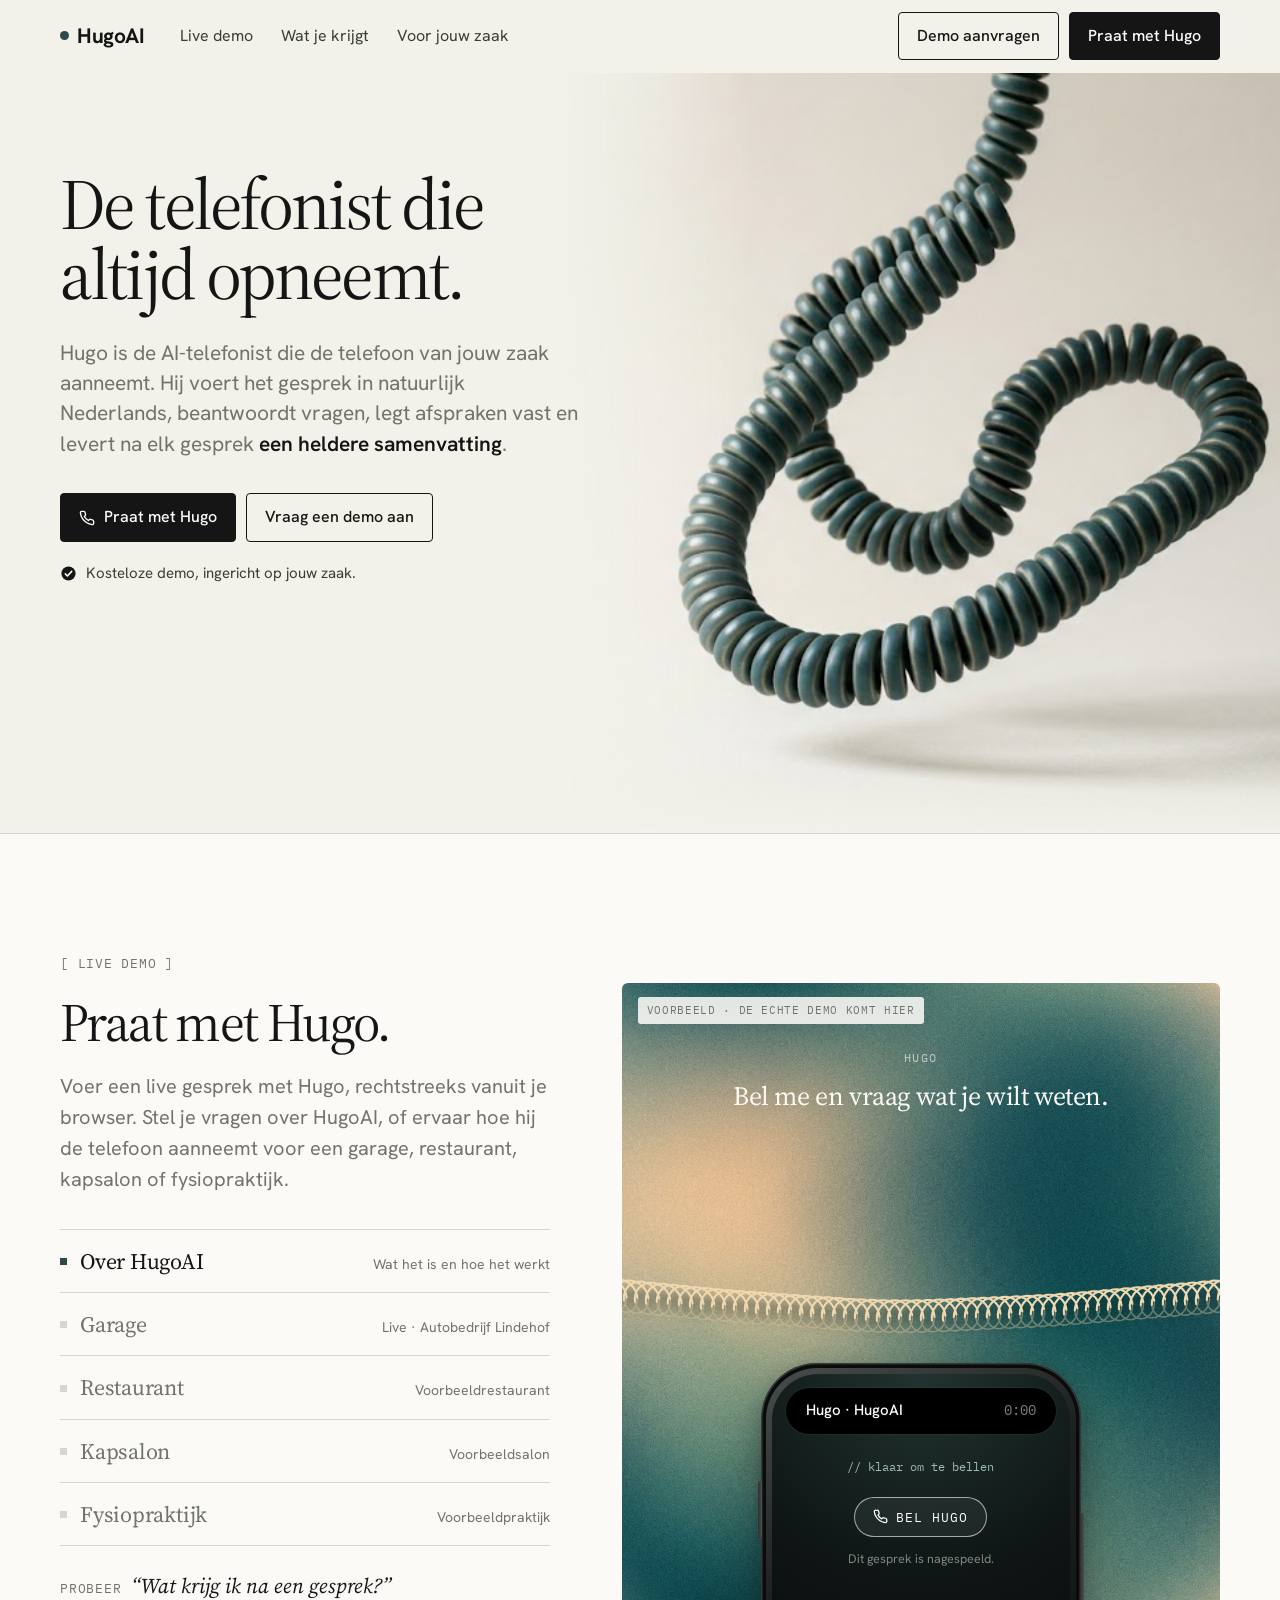
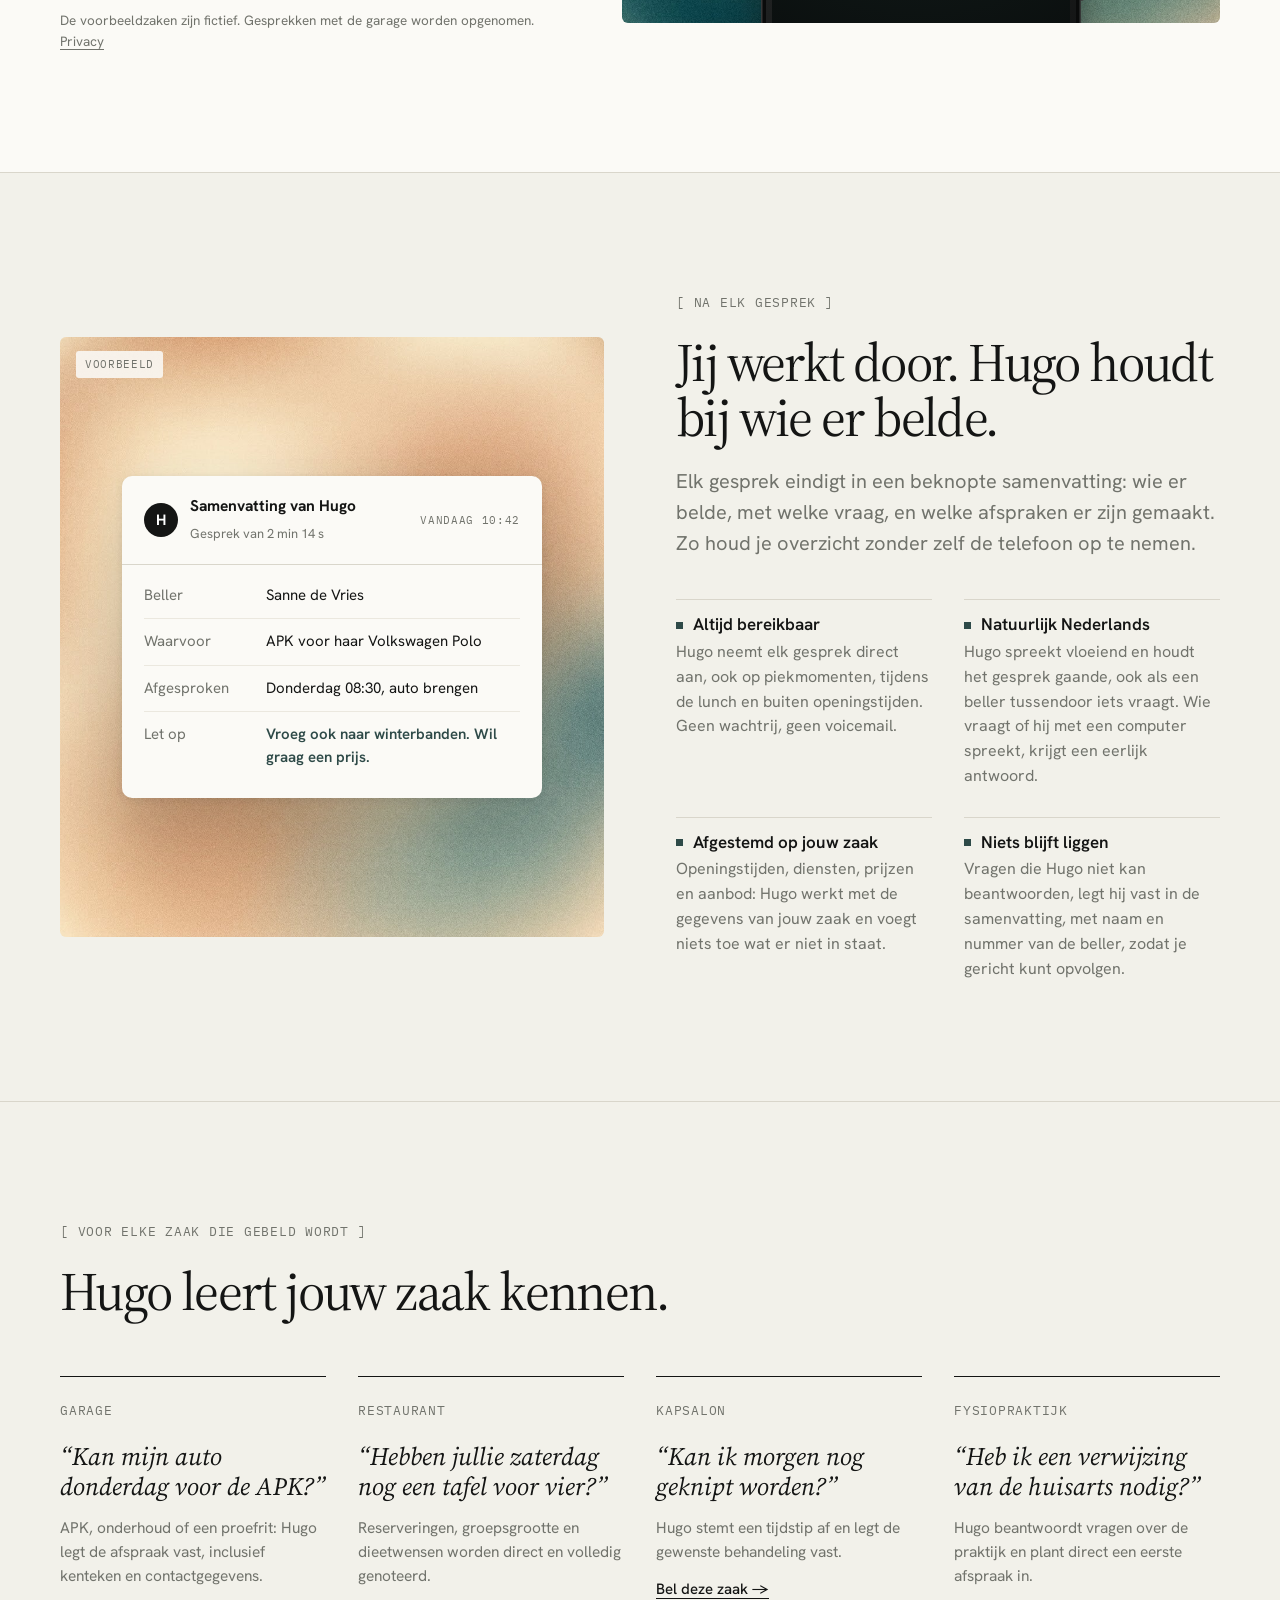
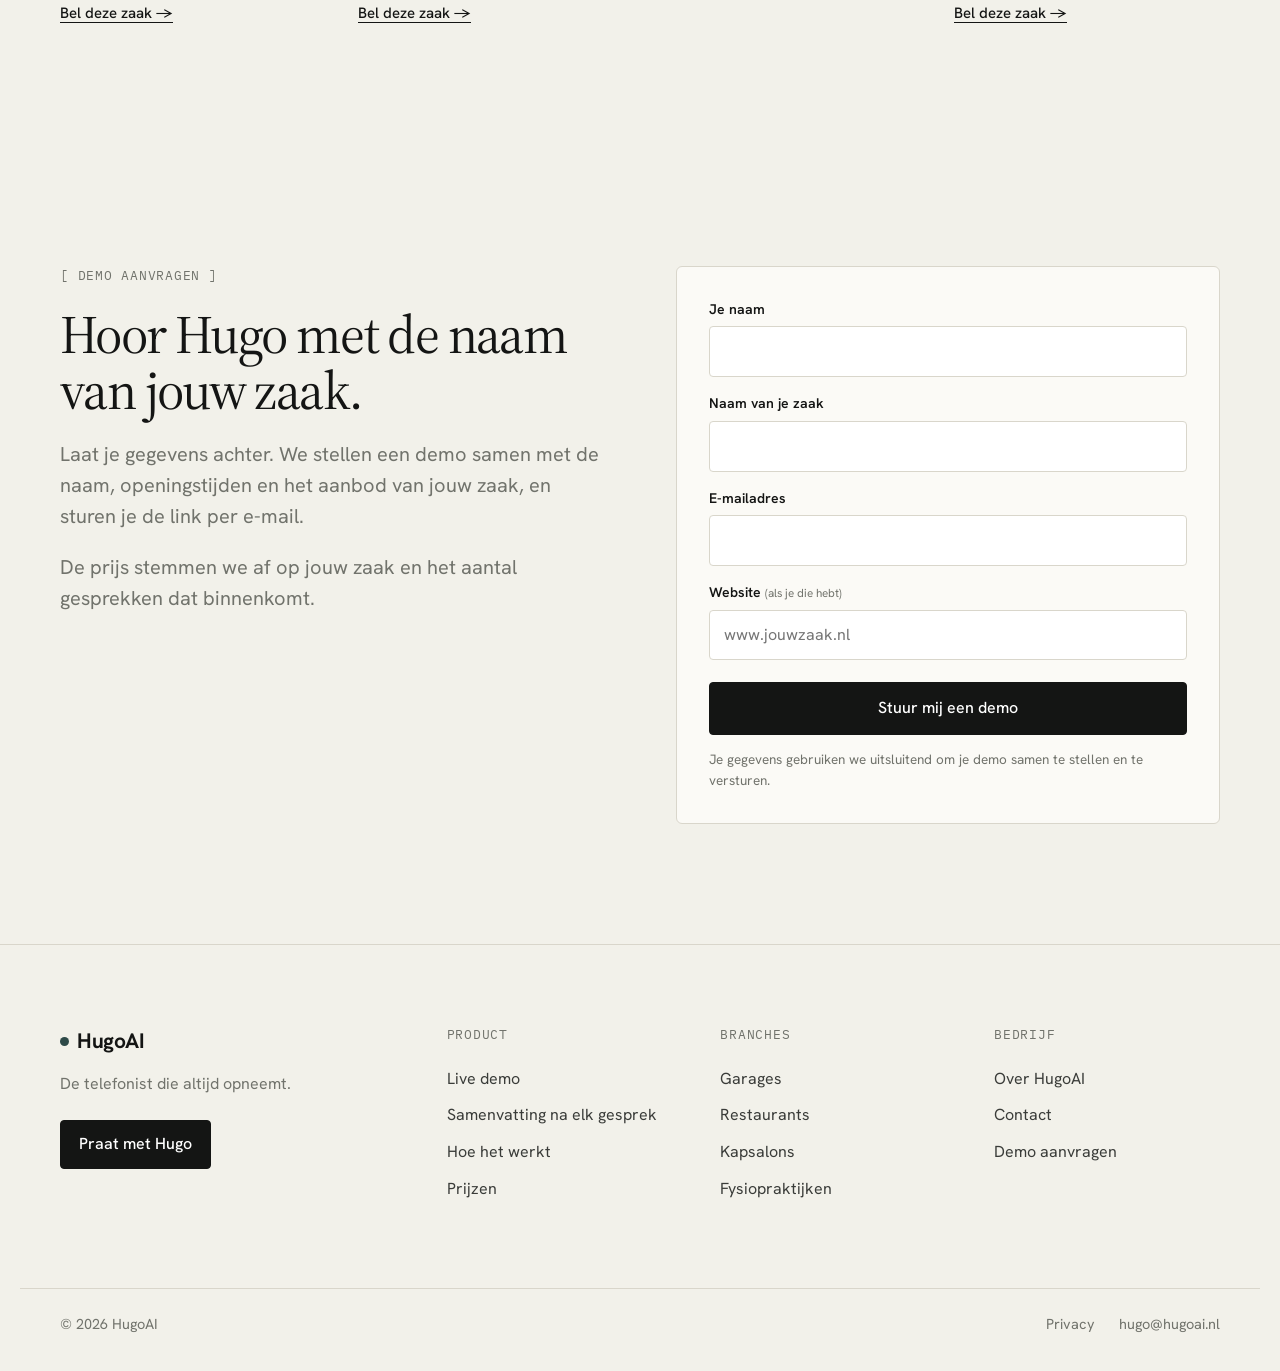
==== commit a72c77ff: "Makelaar vervangen door fysiopraktijk Co-Authored-By: Claude Opus 5.5 <noreply@anthropic.com>" ====
--- a/index.html
+++ b/index.html
@@ -83,13 +83,13 @@
     <div class="kop in">
       <span class="mono">[ Live demo ]</span>
       <h2>Praat met Hugo.</h2>
-      <p>Voer een live gesprek met Hugo, rechtstreeks vanuit je browser. Stel je vragen over HugoAI, of ervaar hoe hij de telefoon aanneemt voor een garage, restaurant, kapsalon of makelaar.</p>
+      <p>Voer een live gesprek met Hugo, rechtstreeks vanuit je browser. Stel je vragen over HugoAI, of ervaar hoe hij de telefoon aanneemt voor een garage, restaurant, kapsalon of fysiopraktijk.</p>
       <div class="kies" role="tablist" aria-label="Kies met wie je praat">
         <button class="keuze actief" type="button" role="tab" aria-selected="true" data-zaak="hugoai"><span>Over HugoAI</span><small>Wat het is en hoe het werkt</small></button>
         <button class="keuze" type="button" role="tab" aria-selected="false" data-zaak="garage"><span>Garage</span><small>Live · Autobedrijf Lindehof</small></button>
         <button class="keuze" type="button" role="tab" aria-selected="false" data-zaak="restaurant"><span>Restaurant</span><small>Voorbeeldrestaurant</small></button>
         <button class="keuze" type="button" role="tab" aria-selected="false" data-zaak="kapsalon"><span>Kapsalon</span><small>Voorbeeldsalon</small></button>
-        <button class="keuze" type="button" role="tab" aria-selected="false" data-zaak="makelaar"><span>Makelaar</span><small>Voorbeeldmakelaar</small></button>
+        <button class="keuze" type="button" role="tab" aria-selected="false" data-zaak="fysio"><span>Fysiopraktijk</span><small>Voorbeeldpraktijk</small></button>
       </div>
       <p class="probeer-zin"><span class="mono">Probeer</span><em id="probeer">“Wat krijg ik na een gesprek?”</em></p>
       <p class="verzonnen">De voorbeeldzaken zijn fictief. Gesprekken met de garage worden opgenomen. <a href="privacy.html#gesprek">Privacy</a></p>
@@ -164,7 +164,7 @@
       <div class="zaak in"><span class="mono">Garage</span><q>Kan mijn auto donderdag voor de APK?</q><p>APK, onderhoud of een proefrit: Hugo legt de afspraak vast, inclusief kenteken en contactgegevens.</p><a class="bel-zaak" href="#demo" data-zaak="garage">Bel deze zaak →</a></div>
       <div class="zaak in"><span class="mono">Restaurant</span><q>Hebben jullie zaterdag nog een tafel voor vier?</q><p>Reserveringen, groepsgrootte en dieetwensen worden direct en volledig genoteerd.</p><a class="bel-zaak" href="#demo" data-zaak="restaurant">Bel deze zaak →</a></div>
       <div class="zaak in"><span class="mono">Kapsalon</span><q>Kan ik morgen nog geknipt worden?</q><p>Hugo stemt een tijdstip af en legt de gewenste behandeling vast.</p><a class="bel-zaak" href="#demo" data-zaak="kapsalon">Bel deze zaak →</a></div>
-      <div class="zaak in"><span class="mono">Makelaar</span><q>Is het huis aan de Lindelaan nog te koop?</q><p>Hugo informeert over het aanbod en registreert geïnteresseerden voor een bezichtiging.</p><a class="bel-zaak" href="#demo" data-zaak="makelaar">Bel deze zaak →</a></div>
+      <div class="zaak in"><span class="mono">Fysiopraktijk</span><q>Heb ik een verwijzing van de huisarts nodig?</q><p>Hugo beantwoordt vragen over de praktijk en plant direct een eerste afspraak in.</p><a class="bel-zaak" href="#demo" data-zaak="fysio">Bel deze zaak →</a></div>
     </div>
   </div>
 </section>
@@ -213,7 +213,7 @@
       <a class="kies-zaak" href="#demo" data-zaak="garage">Garages</a>
       <a class="kies-zaak" href="#demo" data-zaak="restaurant">Restaurants</a>
       <a class="kies-zaak" href="#demo" data-zaak="kapsalon">Kapsalons</a>
-      <a class="kies-zaak" href="#demo" data-zaak="makelaar">Makelaars</a>
+      <a class="kies-zaak" href="#demo" data-zaak="fysio">Fysiopraktijken</a>
     </nav>
     <nav class="voet-kolom" aria-label="Bedrijf">
       <p class="mono">Bedrijf</p>
@@ -297,12 +297,12 @@
       [8000, "hugo", "Hugo", "Morgen is er nog plek om tien uur of om half vier. Wat past u beter?"],
       [12200, "jij", "Jij", "Half vier."],
       [14000, "hugo", "Hugo", "Prima, half vier. Mag ik uw naam?"]] },
-    makelaar: { stil: "Bel de makelaar. Ik neem op.", kop: "Makelaar", rol: "telefonist van een voorbeeldmakelaar", probeer: "“Is het huis aan de Lindelaan nog te koop?”", lijn: [
-      [2200, "hugo", "Hugo", "Goedemiddag, waarmee kan ik u helpen?"],
-      [5600, "jij", "Jij", "Is het huis aan de Lindelaan nog te koop?"],
-      [8400, "hugo", "Hugo", "Ja, dat staat nog te koop. Wilt u het komen bekijken?"],
-      [11800, "jij", "Jij", "Graag, volgende week."],
-      [14000, "hugo", "Hugo", "Dat kan dinsdag of donderdag. Wat past u beter?"]] }
+    fysio: { stil: "Bel de fysiopraktijk. Ik neem op.", kop: "Fysiopraktijk", rol: "telefonist van een voorbeeldpraktijk", probeer: "“Heb ik een verwijzing van de huisarts nodig?”", lijn: [
+      [2200, "hugo", "Hugo", "Goedemorgen, waarmee kan ik u helpen?"],
+      [5600, "jij", "Jij", "Heb ik een verwijzing van de huisarts nodig?"],
+      [8400, "hugo", "Hugo", "Nee, u kunt zonder verwijzing bij ons terecht. Wilt u een afspraak maken?"],
+      [12600, "jij", "Jij", "Graag, deze week nog."],
+      [14600, "hugo", "Hugo", "Dat kan donderdag om half elf. Past dat?"]] }
   };
   var zaak = "hugoai";
   // Echte gesprekken. Nu nog Hugo's laptop via ngrok; later de server die altijd aanstaat.
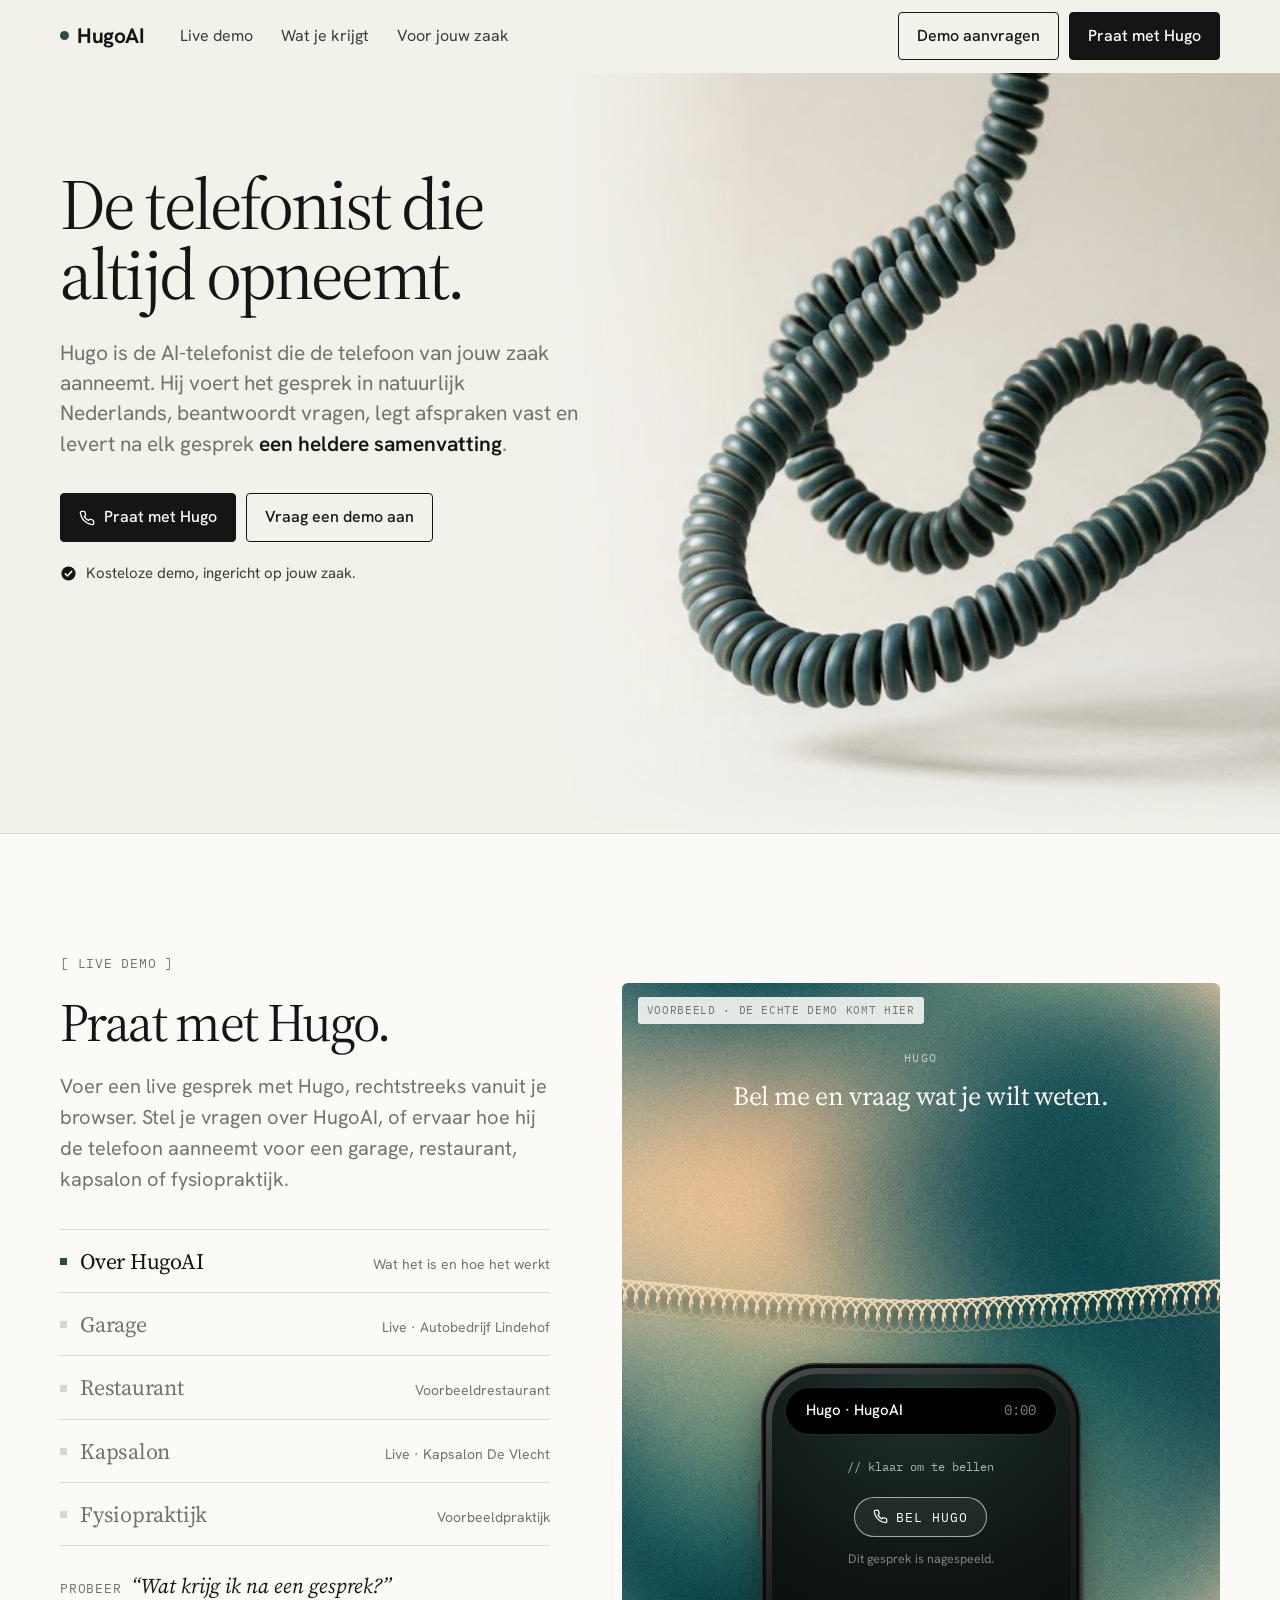
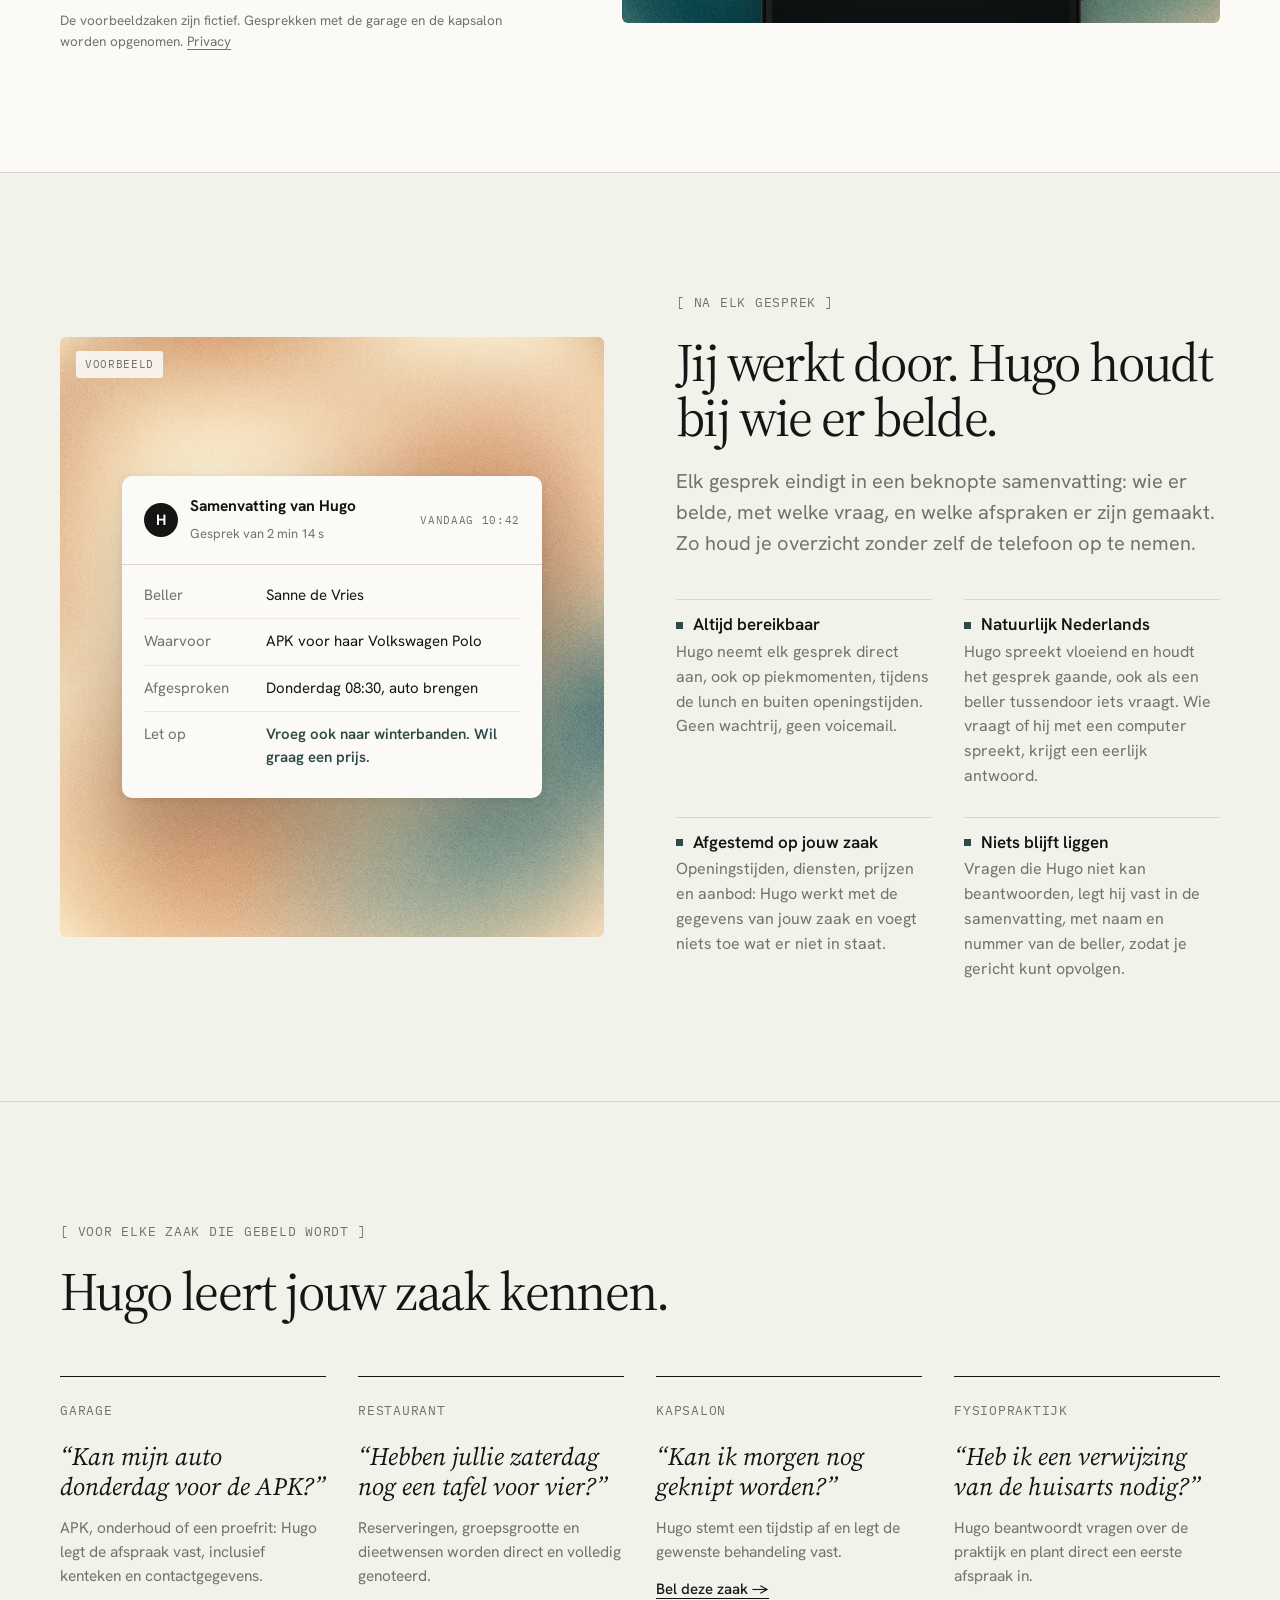
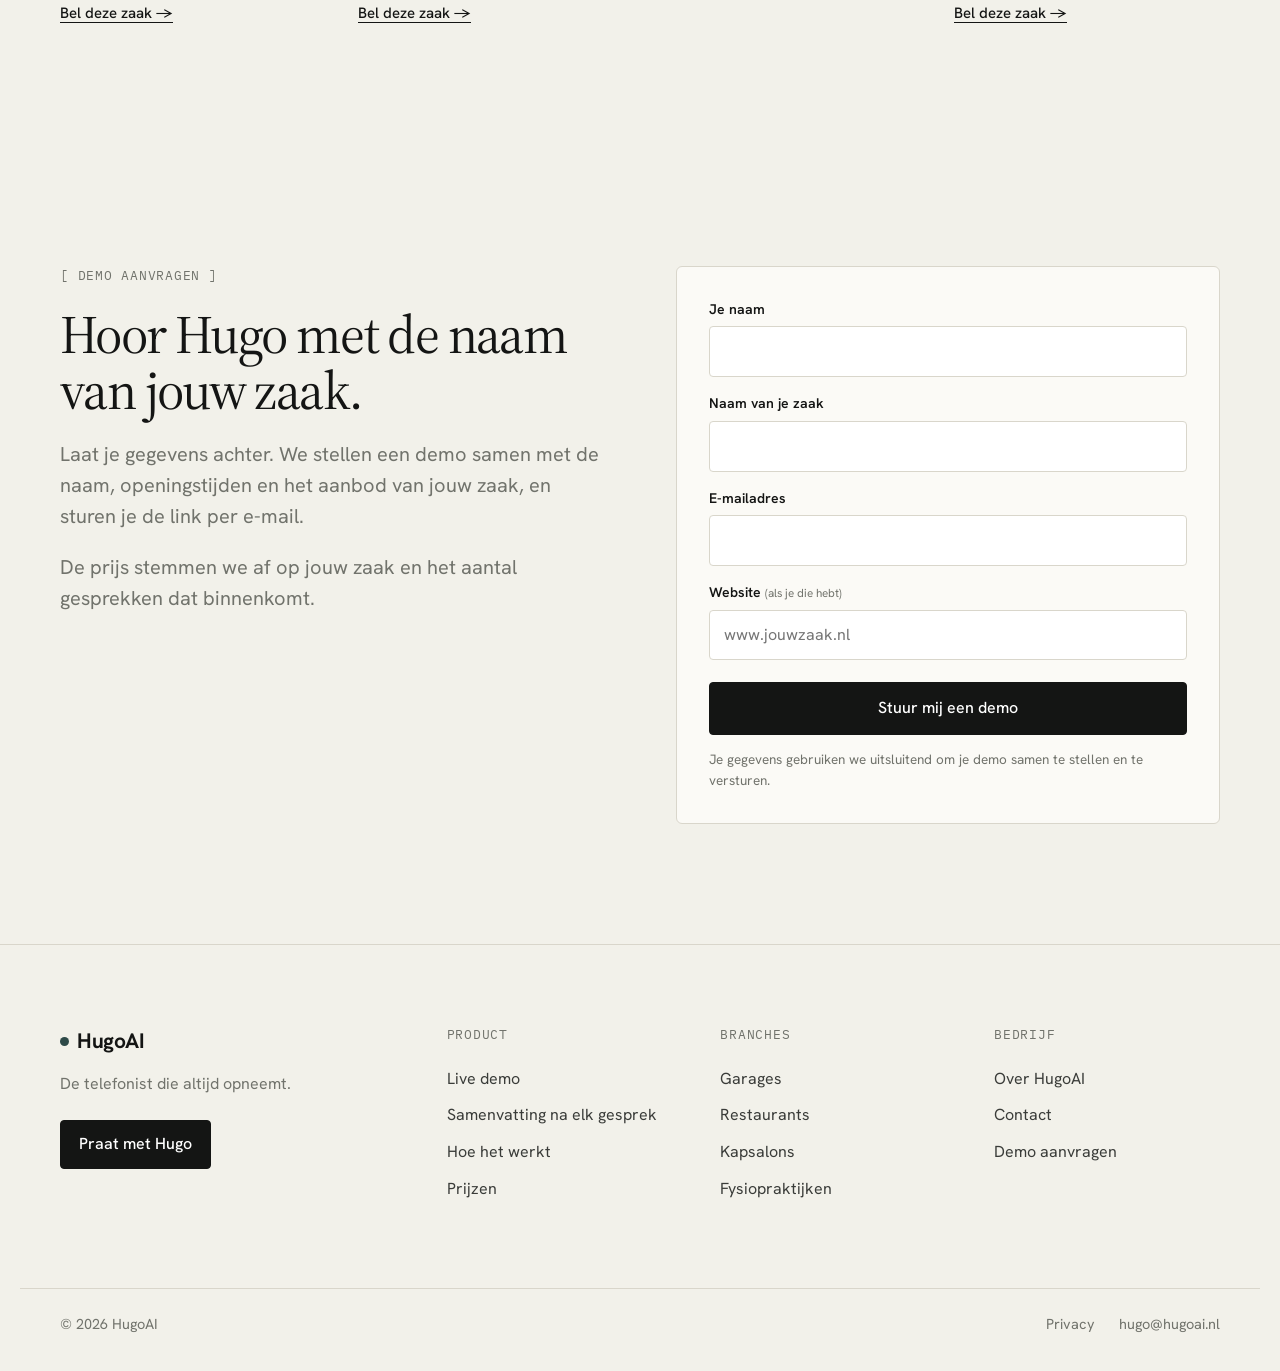
==== commit 890283bc: "Kapsalon De Vlecht echt aangesloten op de demo Co-Authored-By: Claude Opus 5.5 <noreply@anthropic.co" ====
--- a/index.html
+++ b/index.html
@@ -88,11 +88,11 @@
         <button class="keuze actief" type="button" role="tab" aria-selected="true" data-zaak="hugoai"><span>Over HugoAI</span><small>Wat het is en hoe het werkt</small></button>
         <button class="keuze" type="button" role="tab" aria-selected="false" data-zaak="garage"><span>Garage</span><small>Live · Autobedrijf Lindehof</small></button>
         <button class="keuze" type="button" role="tab" aria-selected="false" data-zaak="restaurant"><span>Restaurant</span><small>Voorbeeldrestaurant</small></button>
-        <button class="keuze" type="button" role="tab" aria-selected="false" data-zaak="kapsalon"><span>Kapsalon</span><small>Voorbeeldsalon</small></button>
+        <button class="keuze" type="button" role="tab" aria-selected="false" data-zaak="kapsalon"><span>Kapsalon</span><small>Live · Kapsalon De Vlecht</small></button>
         <button class="keuze" type="button" role="tab" aria-selected="false" data-zaak="fysio"><span>Fysiopraktijk</span><small>Voorbeeldpraktijk</small></button>
       </div>
       <p class="probeer-zin"><span class="mono">Probeer</span><em id="probeer">“Wat krijg ik na een gesprek?”</em></p>
-      <p class="verzonnen">De voorbeeldzaken zijn fictief. Gesprekken met de garage worden opgenomen. <a href="privacy.html#gesprek">Privacy</a></p>
+      <p class="verzonnen">De voorbeeldzaken zijn fictief. Gesprekken met de garage en de kapsalon worden opgenomen. <a href="privacy.html#gesprek">Privacy</a></p>
     </div>
 
     <div class="podium in" id="podium">
@@ -291,7 +291,7 @@
       [8400, "hugo", "Hugo", "Zaterdag kan om zes uur of om half negen. Wat komt u het beste uit?"],
       [12600, "jij", "Jij", "Zes uur graag."],
       [14600, "hugo", "Hugo", "Genoteerd. Zijn er allergieën waar de keuken rekening mee moet houden?"]] },
-    kapsalon: { stil: "Bel de kapsalon. Ik neem op.", kop: "Kapsalon", rol: "telefonist van een voorbeeldsalon", probeer: "“Kan ik morgen nog geknipt worden?”", lijn: [
+    kapsalon: { stil: "Bel Kapsalon De Vlecht. Ik neem op.", kop: "Kapsalon De Vlecht", rol: "telefonist van Kapsalon De Vlecht", probeer: "“Kan ik morgen nog geknipt worden?”", lijn: [
       [2200, "hugo", "Hugo", "Goedemorgen, waarmee kan ik u helpen?"],
       [5400, "jij", "Jij", "Kan ik morgen nog geknipt worden?"],
       [8000, "hugo", "Hugo", "Morgen is er nog plek om tien uur of om half vier. Wat past u beter?"],
@@ -308,6 +308,7 @@
   // Echte gesprekken. Nu nog Hugo's laptop via ngrok; later de server die altijd aanstaat.
   var HUGO_SERVER = "banana-gaffe-pyramid.ngrok-free.dev";
   ZAKEN.garage.sector = "autobedrijf-lindehof_v3";
+  ZAKEN.kapsalon.sector = "kapsalon-de-vlecht";
   var echt = null;
   var podium = document.getElementById("podium");
   var zinEl = document.getElementById("zin");
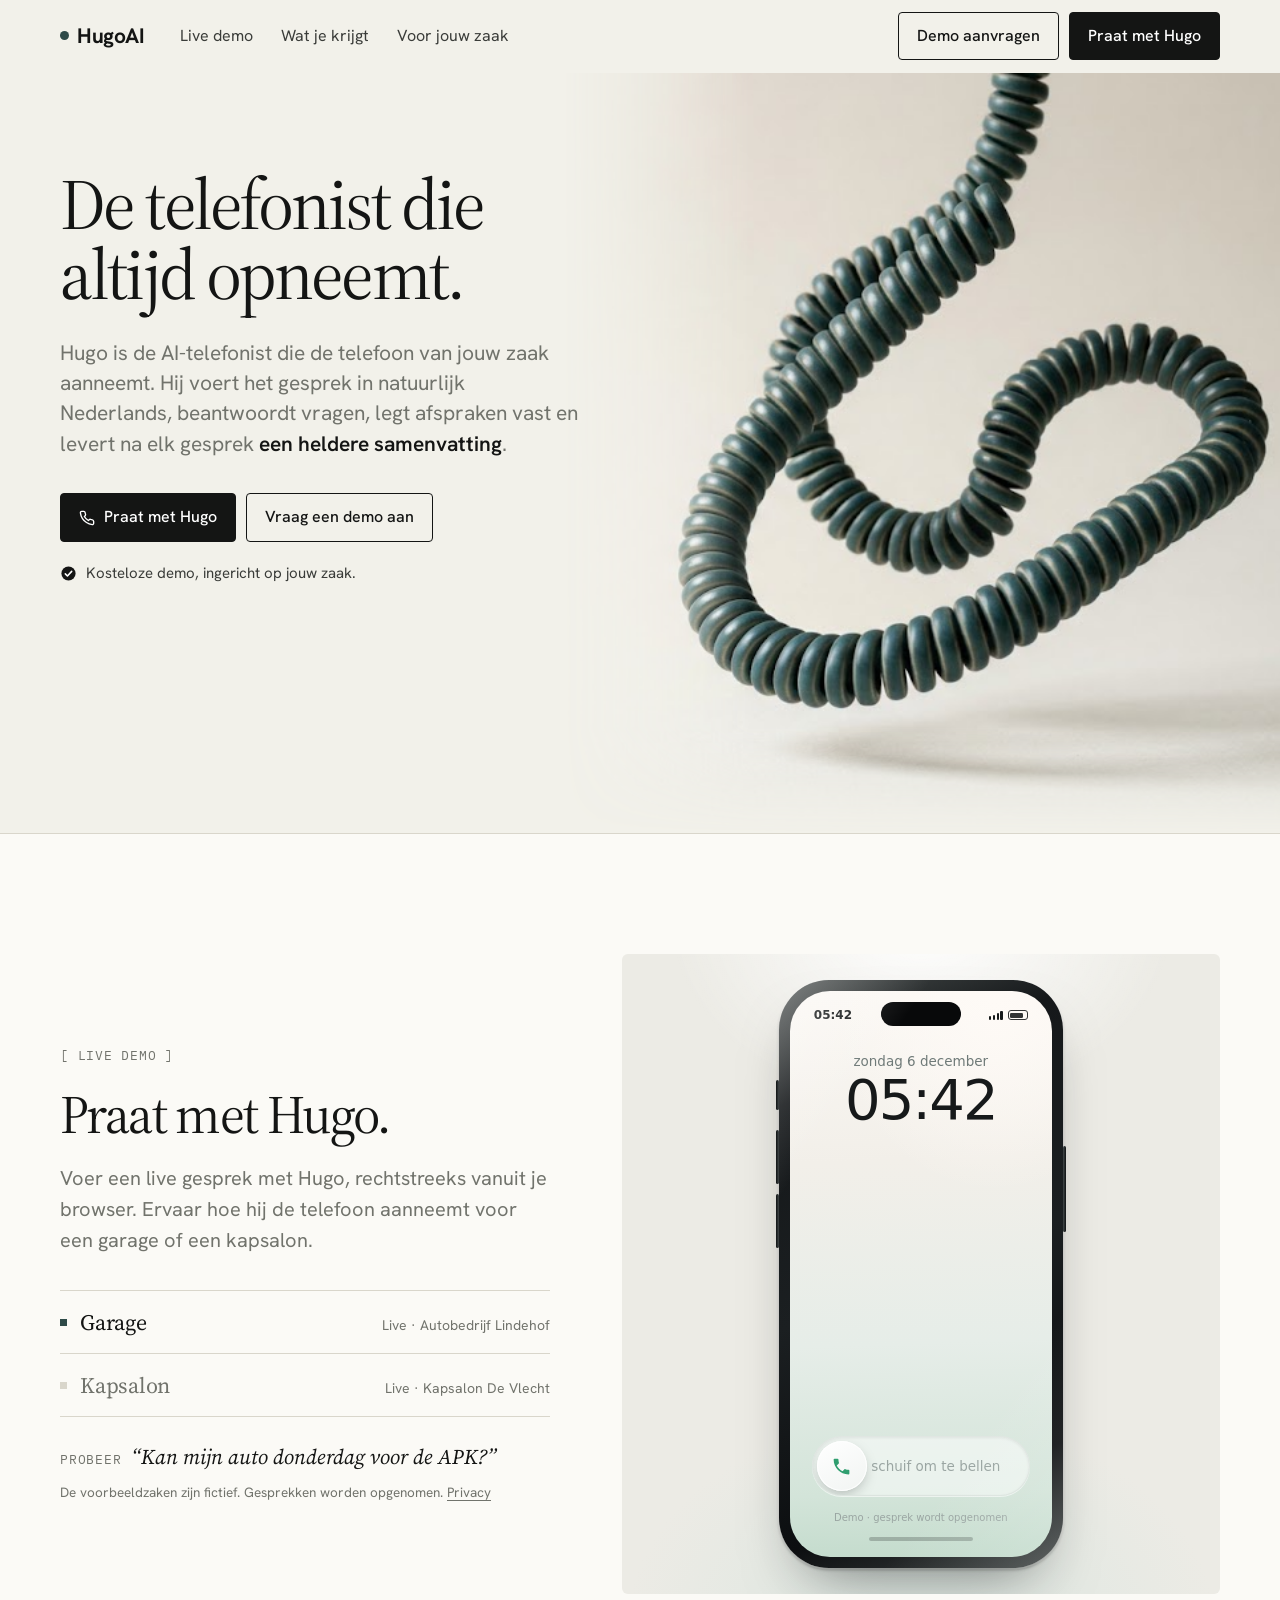
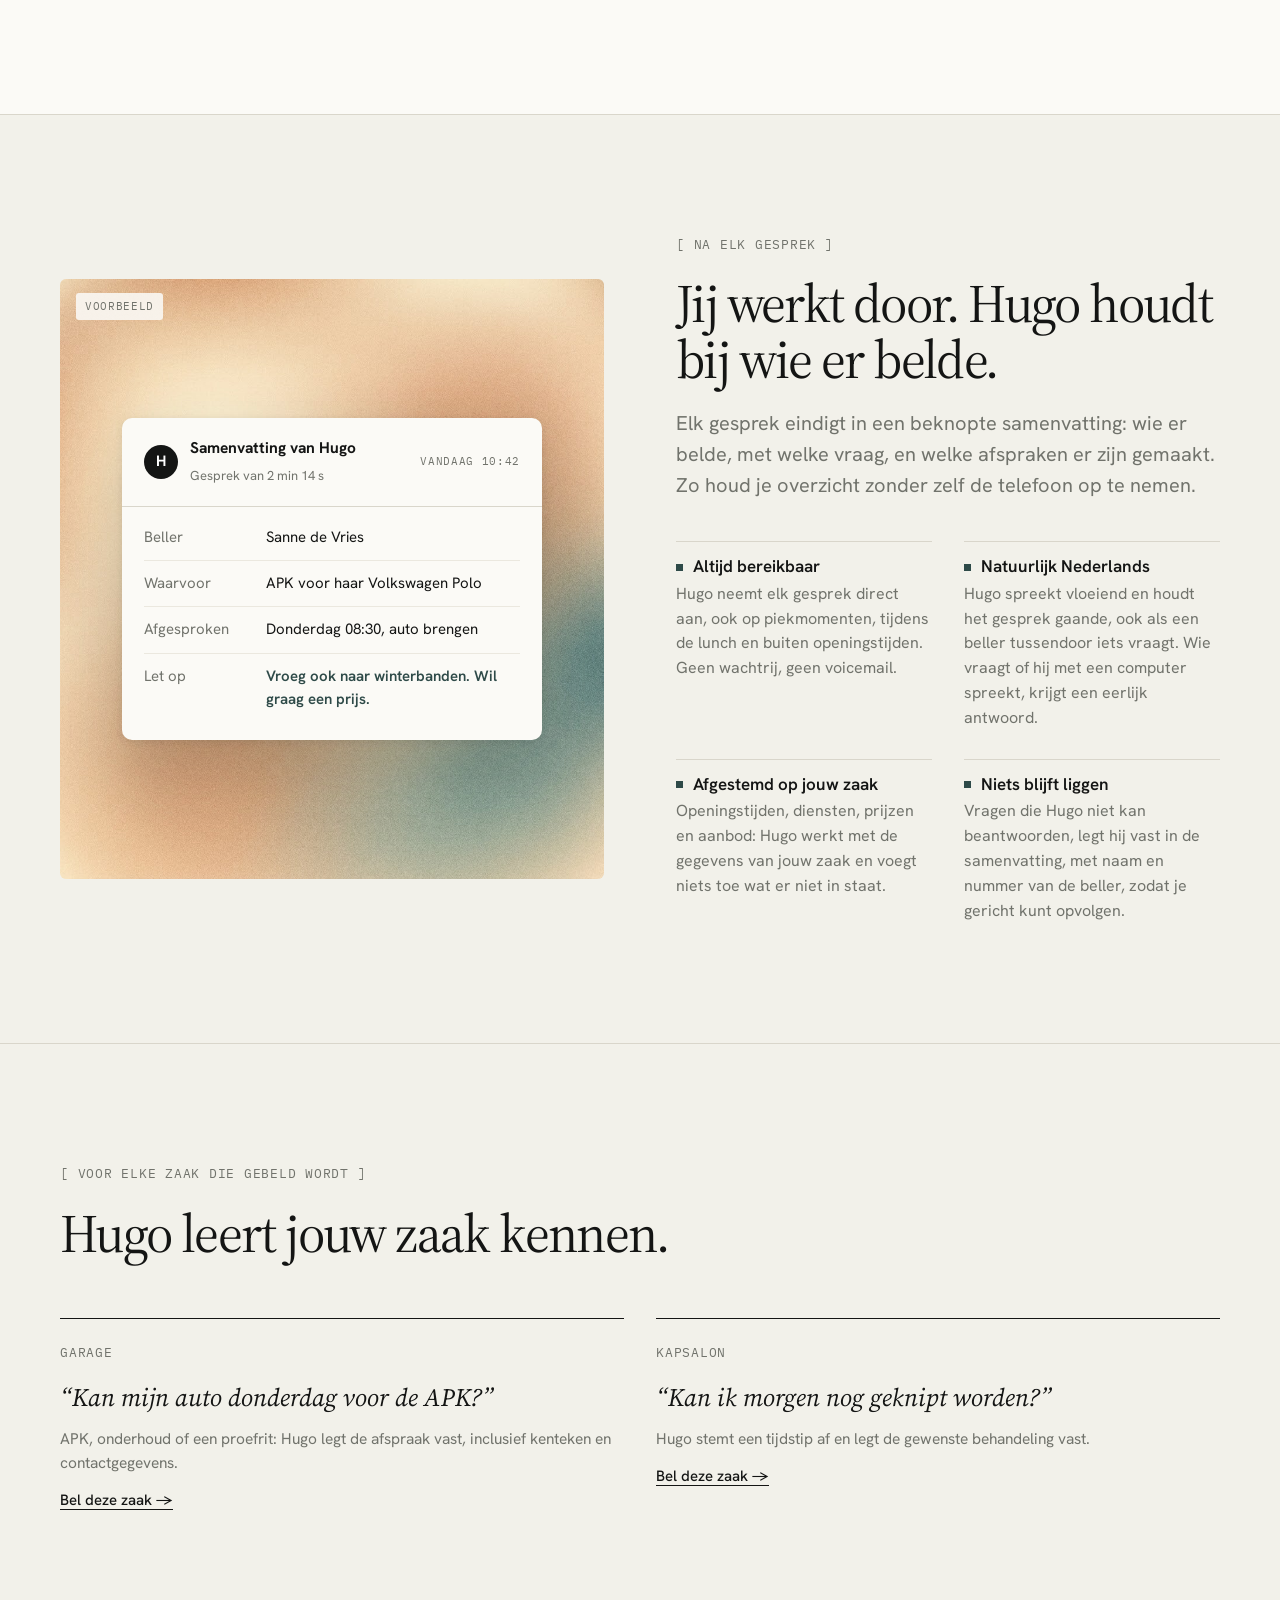
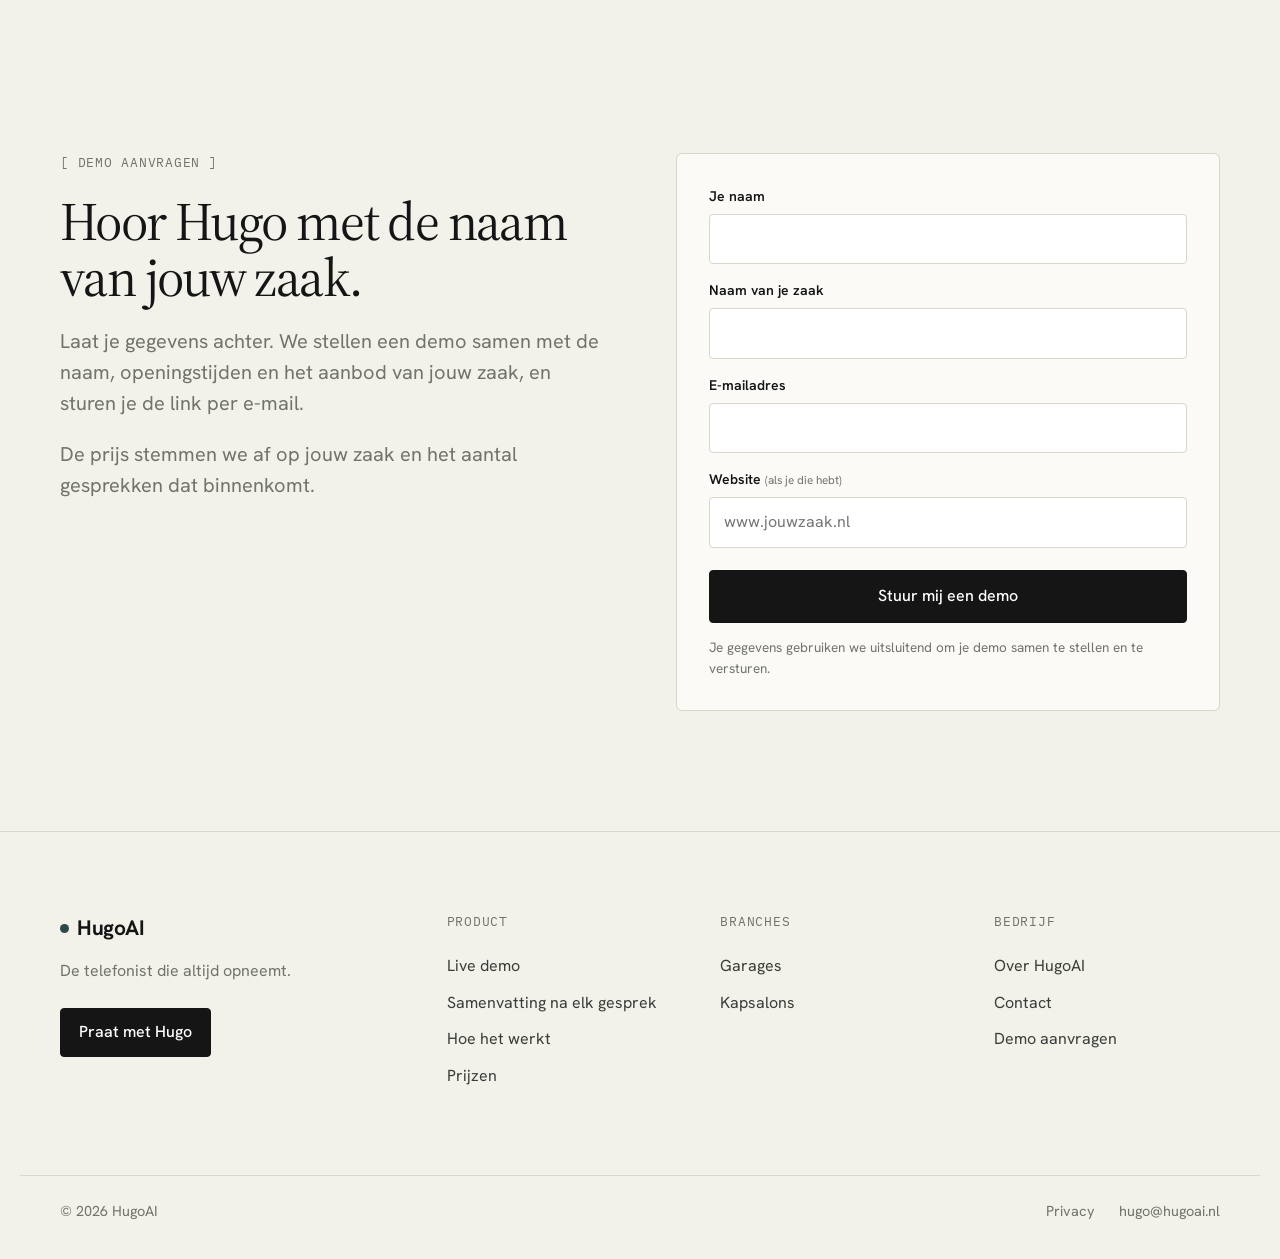
==== commit 4f178f88: "Rustige telefoon in de demo; alleen zaken met een echte demo op de site Co-Authored-By: Claude Opus " ====
--- a/index.html
+++ b/index.html
@@ -83,37 +83,43 @@
     <div class="kop in">
       <span class="mono">[ Live demo ]</span>
       <h2>Praat met Hugo.</h2>
-      <p>Voer een live gesprek met Hugo, rechtstreeks vanuit je browser. Stel je vragen over HugoAI, of ervaar hoe hij de telefoon aanneemt voor een garage, restaurant, kapsalon of fysiopraktijk.</p>
+      <p>Voer een live gesprek met Hugo, rechtstreeks vanuit je browser. Ervaar hoe hij de telefoon aanneemt voor een garage of een kapsalon.</p>
       <div class="kies" role="tablist" aria-label="Kies met wie je praat">
-        <button class="keuze actief" type="button" role="tab" aria-selected="true" data-zaak="hugoai"><span>Over HugoAI</span><small>Wat het is en hoe het werkt</small></button>
-        <button class="keuze" type="button" role="tab" aria-selected="false" data-zaak="garage"><span>Garage</span><small>Live · Autobedrijf Lindehof</small></button>
-        <button class="keuze" type="button" role="tab" aria-selected="false" data-zaak="restaurant"><span>Restaurant</span><small>Voorbeeldrestaurant</small></button>
+        <button class="keuze actief" type="button" role="tab" aria-selected="true" data-zaak="garage"><span>Garage</span><small>Live · Autobedrijf Lindehof</small></button>
         <button class="keuze" type="button" role="tab" aria-selected="false" data-zaak="kapsalon"><span>Kapsalon</span><small>Live · Kapsalon De Vlecht</small></button>
-        <button class="keuze" type="button" role="tab" aria-selected="false" data-zaak="fysio"><span>Fysiopraktijk</span><small>Voorbeeldpraktijk</small></button>
       </div>
-      <p class="probeer-zin"><span class="mono">Probeer</span><em id="probeer">“Wat krijg ik na een gesprek?”</em></p>
-      <p class="verzonnen">De voorbeeldzaken zijn fictief. Gesprekken met de garage en de kapsalon worden opgenomen. <a href="privacy.html#gesprek">Privacy</a></p>
+      <p class="probeer-zin"><span class="mono">Probeer</span><em id="probeer">“Kan mijn auto donderdag voor de APK?”</em></p>
+      <p class="verzonnen">De voorbeeldzaken zijn fictief. Gesprekken worden opgenomen. <a href="privacy.html#gesprek">Privacy</a></p>
     </div>
 
     <div class="podium in" id="podium">
-      <span class="podium-label mono" id="podiumLabel">Voorbeeld · de echte demo komt hier</span>
-      <div class="stem" aria-live="polite">
-        <p class="wie-praat" id="wiePraat">Hugo</p>
-        <p class="zin" id="zin"></p>
-      </div>
-      <svg class="snoer" id="snoer" aria-hidden="true"><path id="snoerSchaduw"/><path id="snoerAchter"/><path id="snoerLijn"/></svg>
-      <div class="telefoon">
-        <div class="scherm">
-          <div class="eiland"><span class="naam" id="eilandNaam">Hugo · HugoAI</span><span class="tijd" id="tijd">0:00</span></div>
-          <p class="scherm-status" id="status">// klaar om te bellen</p>
-          <div class="scherm-knoppen knoppen-rust">
-            <button class="pil" id="bel" type="button"><svg viewBox="0 0 24 24"><path d="M22 16.9v3a2 2 0 0 1-2.2 2 19.8 19.8 0 0 1-8.6-3.1 19.5 19.5 0 0 1-6-6A19.8 19.8 0 0 1 2.1 4.2 2 2 0 0 1 4.1 2h3a2 2 0 0 1 2 1.7c.1.9.4 1.8.7 2.7a2 2 0 0 1-.5 2.1L8 9.8a16 16 0 0 0 6 6l1.3-1.3a2 2 0 0 1 2.1-.4c.9.3 1.8.6 2.7.7a2 2 0 0 1 1.7 2z"/></svg><span>Bel Hugo</span></button>
+      <div class="tel">
+        <i class="tel-zij a"></i><i class="tel-zij b"></i><i class="tel-zij c"></i><i class="tel-zij d"></i>
+        <div class="tel-scherm">
+          <div class="tel-eiland"></div>
+          <div class="tel-balk">
+            <div id="balkKlok"></div>
+            <div class="tel-rechts"><span class="tel-staaf"><i></i><i></i><i></i><i></i></span><span class="tel-accu"></span></div>
           </div>
-          <div class="scherm-knoppen knoppen-bellen">
-            <button class="pil" id="dempen" type="button"><svg viewBox="0 0 24 24"><rect x="9" y="2" width="6" height="12" rx="3"/><path d="M5 10v1a7 7 0 0 0 14 0v-1M12 18v4"/></svg>Dempen</button>
-            <button class="pil rood" id="ophangen" type="button"><svg viewBox="0 0 24 24" style="transform:rotate(135deg)"><path d="M22 16.9v3a2 2 0 0 1-2.2 2 19.8 19.8 0 0 1-8.6-3.1 19.5 19.5 0 0 1-6-6A19.8 19.8 0 0 1 2.1 4.2 2 2 0 0 1 4.1 2h3a2 2 0 0 1 2 1.7c.1.9.4 1.8.7 2.7a2 2 0 0 1-.5 2.1L8 9.8a16 16 0 0 0 6 6l1.3-1.3a2 2 0 0 1 2.1-.4c.9.3 1.8.6 2.7.7a2 2 0 0 1 1.7 2z"/></svg>Ophangen</button>
+          <div class="tel-lock" id="lock">
+            <div class="tel-klok">
+              <div class="tel-dag" id="dag"></div>
+              <div class="tel-uur" id="uur"></div>
+            </div>
+            <div class="tel-onder">
+              <p class="tel-melding" id="melding" role="status"></p>
+              <div class="tel-spoor" id="spoor">
+                <div class="tel-hint" id="hint">schuif om te bellen</div>
+                <button class="tel-greep los" id="greep" type="button" aria-label="Bel Hugo"><svg viewBox="0 0 24 24"><path d="M6.6 10.8c1.4 2.8 3.8 5.1 6.6 6.6l2.2-2.2c.3-.3.7-.4 1-.2 1.2.4 2.4.6 3.6.6.6 0 1 .4 1 1V20c0 .6-.4 1-1 1C10.6 21 3 13.4 3 4c0-.6.4-1 1-1h3.5c.6 0 1 .4 1 1 0 1.3.2 2.5.6 3.6.1.4 0 .8-.2 1l-2.3 2.2z"/></svg></button>
+              </div>
+              <div class="tel-op">
+                <button class="tel-rood" id="ophangen" type="button" aria-label="Ophangen"><svg viewBox="0 0 24 24"><path d="M6.6 10.8c1.4 2.8 3.8 5.1 6.6 6.6l2.2-2.2c.3-.3.7-.4 1-.2 1.2.4 2.4.6 3.6.6.6 0 1 .4 1 1V20c0 .6-.4 1-1 1C10.6 21 3 13.4 3 4c0-.6.4-1 1-1h3.5c.6 0 1 .4 1 1 0 1.3.2 2.5.6 3.6.1.4 0 .8-.2 1l-2.3 2.2z"/></svg></button>
+                <span>Ophangen</span>
+              </div>
+              <div class="tel-noot">Demo · gesprek wordt opgenomen</div>
+              <div class="tel-streep"></div>
+            </div>
           </div>
-          <p class="scherm-noot" id="schermNoot">Dit gesprek is nagespeeld.</p>
         </div>
       </div>
     </div>
@@ -162,9 +168,7 @@
     </div>
     <div class="zaken-rij">
       <div class="zaak in"><span class="mono">Garage</span><q>Kan mijn auto donderdag voor de APK?</q><p>APK, onderhoud of een proefrit: Hugo legt de afspraak vast, inclusief kenteken en contactgegevens.</p><a class="bel-zaak" href="#demo" data-zaak="garage">Bel deze zaak →</a></div>
-      <div class="zaak in"><span class="mono">Restaurant</span><q>Hebben jullie zaterdag nog een tafel voor vier?</q><p>Reserveringen, groepsgrootte en dieetwensen worden direct en volledig genoteerd.</p><a class="bel-zaak" href="#demo" data-zaak="restaurant">Bel deze zaak →</a></div>
       <div class="zaak in"><span class="mono">Kapsalon</span><q>Kan ik morgen nog geknipt worden?</q><p>Hugo stemt een tijdstip af en legt de gewenste behandeling vast.</p><a class="bel-zaak" href="#demo" data-zaak="kapsalon">Bel deze zaak →</a></div>
-      <div class="zaak in"><span class="mono">Fysiopraktijk</span><q>Heb ik een verwijzing van de huisarts nodig?</q><p>Hugo beantwoordt vragen over de praktijk en plant direct een eerste afspraak in.</p><a class="bel-zaak" href="#demo" data-zaak="fysio">Bel deze zaak →</a></div>
     </div>
   </div>
 </section>
@@ -211,9 +215,7 @@
     <nav class="voet-kolom" aria-label="Branches">
       <p class="mono">Branches</p>
       <a class="kies-zaak" href="#demo" data-zaak="garage">Garages</a>
-      <a class="kies-zaak" href="#demo" data-zaak="restaurant">Restaurants</a>
       <a class="kies-zaak" href="#demo" data-zaak="kapsalon">Kapsalons</a>
-      <a class="kies-zaak" href="#demo" data-zaak="fysio">Fysiopraktijken</a>
     </nav>
     <nav class="voet-kolom" aria-label="Bedrijf">
       <p class="mono">Bedrijf</p>
@@ -271,118 +273,65 @@
     items.forEach(function (el) { io.observe(el); });
   } else items.forEach(function (el) { el.classList.add("zien"); });
 
-  // Voorbeeld van het belscherm. Wordt vervangen door de echte demo.
+  // De telefoon in de demo. Elke zaak hier is een echte demo op de server.
   var ZAKEN = {
-    hugoai: { stil: "Bel me en vraag wat je wilt weten.", kop: "HugoAI", rol: "vertelt over HugoAI", probeer: "“Wat krijg ik na een gesprek?”", lijn: [
-      [2200, "hugo", "Hugo", "Hoi, met Hugo. Vraag me gerust wat je wilt weten."],
-      [6200, "jij", "Jij", "Wat doe je precies?"],
-      [8400, "hugo", "Hugo", "Ik neem de telefoon op voor jouw zaak, beantwoord vragen en maak afspraken."],
-      [13200, "jij", "Jij", "En wat krijg ik na een gesprek?"],
-      [15400, "hugo", "Hugo", "Een samenvatting: wie er belde, waarvoor, en wat we hebben afgesproken."]] },
-    garage: { stil: "Bel Autobedrijf Lindehof. Ik neem op.", kop: "Autobedrijf Lindehof", rol: "telefonist van Autobedrijf Lindehof", probeer: "“Kan mijn auto donderdag voor de APK?”", lijn: [
-      [2200, "hugo", "Hugo", "Autobedrijf Lindehof, goedemorgen. Waarmee kan ik u helpen?"],
-      [6000, "jij", "Jij", "Goedemorgen, ik wil graag een testrit plannen."],
-      [8800, "hugo", "Hugo", "Zeker, om welke auto gaat het?"],
-      [11800, "jij", "Jij", "Heb je iets elektrisch staan?"],
-      [14400, "hugo", "Hugo", "We hebben op dit moment geen volledig elektrische auto’s in de voorraad. Heeft u ook interesse in een hybride?"]] },
-    restaurant: { stil: "Bel het restaurant. Ik neem op.", kop: "Restaurant", rol: "telefonist van een voorbeeldrestaurant", probeer: "“Hebben jullie zaterdag nog een tafel voor vier?”", lijn: [
-      [2200, "hugo", "Hugo", "Goedemiddag, waarmee kan ik u helpen?"],
-      [5600, "jij", "Jij", "Hebben jullie zaterdag nog een tafel voor vier?"],
-      [8400, "hugo", "Hugo", "Zaterdag kan om zes uur of om half negen. Wat komt u het beste uit?"],
-      [12600, "jij", "Jij", "Zes uur graag."],
-      [14600, "hugo", "Hugo", "Genoteerd. Zijn er allergieën waar de keuken rekening mee moet houden?"]] },
-    kapsalon: { stil: "Bel Kapsalon De Vlecht. Ik neem op.", kop: "Kapsalon De Vlecht", rol: "telefonist van Kapsalon De Vlecht", probeer: "“Kan ik morgen nog geknipt worden?”", lijn: [
-      [2200, "hugo", "Hugo", "Goedemorgen, waarmee kan ik u helpen?"],
-      [5400, "jij", "Jij", "Kan ik morgen nog geknipt worden?"],
-      [8000, "hugo", "Hugo", "Morgen is er nog plek om tien uur of om half vier. Wat past u beter?"],
-      [12200, "jij", "Jij", "Half vier."],
-      [14000, "hugo", "Hugo", "Prima, half vier. Mag ik uw naam?"]] },
-    fysio: { stil: "Bel de fysiopraktijk. Ik neem op.", kop: "Fysiopraktijk", rol: "telefonist van een voorbeeldpraktijk", probeer: "“Heb ik een verwijzing van de huisarts nodig?”", lijn: [
-      [2200, "hugo", "Hugo", "Goedemorgen, waarmee kan ik u helpen?"],
-      [5600, "jij", "Jij", "Heb ik een verwijzing van de huisarts nodig?"],
-      [8400, "hugo", "Hugo", "Nee, u kunt zonder verwijzing bij ons terecht. Wilt u een afspraak maken?"],
-      [12600, "jij", "Jij", "Graag, deze week nog."],
-      [14600, "hugo", "Hugo", "Dat kan donderdag om half elf. Past dat?"]] }
+    garage: { kop: "Autobedrijf Lindehof", sector: "autobedrijf-lindehof_v3", probeer: "“Kan mijn auto donderdag voor de APK?”" },
+    kapsalon: { kop: "Kapsalon De Vlecht", sector: "kapsalon-de-vlecht", probeer: "“Kan ik morgen nog geknipt worden?”" }
   };
-  var zaak = "hugoai";
+  var zaak = "garage";
   // Echte gesprekken. Nu nog Hugo's laptop via ngrok; later de server die altijd aanstaat.
   var HUGO_SERVER = "banana-gaffe-pyramid.ngrok-free.dev";
-  ZAKEN.garage.sector = "autobedrijf-lindehof_v3";
-  ZAKEN.kapsalon.sector = "kapsalon-de-vlecht";
   var echt = null;
-  var podium = document.getElementById("podium");
-  var zinEl = document.getElementById("zin");
-  var wiePraat = document.getElementById("wiePraat");
-  var status = document.getElementById("status");
-  var tijd = document.getElementById("tijd");
-  var timers = [], woordTimers = [], klok = null, sec = 0;
-  var spreker = "stil";   // "hugo", "jij" of "stil": hoe sterk het snoer meegolft
-
-  var dempen = document.getElementById("dempen");
-  function zet(t) { status.textContent = t; }
-  function wisWoorden() { woordTimers.forEach(clearTimeout); woordTimers = []; }
-  function toonZin(soort, tekst, direct) {
-    wisWoorden();
-    wiePraat.textContent = soort === "jij" ? "Jij" : "Hugo";
-    zinEl.className = "zin" + (soort === "jij" ? " jij" : "");
-    zinEl.textContent = "";
-    var woorden = tekst.split(" ").map(function (w, i) {
-      var sp = document.createElement("span");
-      sp.className = "w"; sp.textContent = w;
-      zinEl.appendChild(sp);
-      zinEl.appendChild(document.createTextNode(" "));
-      return sp;
-    });
-    if (direct || rustigScroll) { woorden.forEach(function (w) { w.classList.add("aan"); }); return; }
-    var stap = soort === "jij" ? 150 : 230;
-    woorden.forEach(function (w, i) {
-      woordTimers.push(setTimeout(function () {
-        if (soort === "hugo") { woorden.forEach(function (x) { x.classList.remove("nieuw"); }); w.classList.add("nieuw"); }
-        w.classList.add("aan");
-        if (i === woorden.length - 1) woordTimers.push(setTimeout(function () { spreker = "stil"; }, 300));
-      }, i * stap));
-    });
-    spreker = soort;
-    zet(soort === "hugo" ? "// Hugo praat" : "// Hugo luistert");
-  }
-  function mmss(n) { return Math.floor(n / 60) + ":" + String(n % 60).padStart(2, "0"); }
-  function rust() {
-    stopEcht();
-    timers.forEach(clearTimeout); timers = []; wisWoorden();
-    if (klok) clearInterval(klok); klok = null;
-    spreker = "stil";
+  var lock = document.getElementById("lock"), melding = document.getElementById("melding");
+  var spoor = document.getElementById("spoor"), greep = document.getElementById("greep"), hint = document.getElementById("hint");
+  var stand = "rust";   // "rust", "verbinden", "aan" of "klaar"
+  var sec = 0, klok = null, terug = null;
+  var links = 4, sleepend = false, bewogen = false, startX = 0;
+
+  function pad(n) { return String(n).padStart(2, "0"); }
+  function toonTelefoon() {
+    var d = new Date(), nu = pad(d.getHours()) + ":" + pad(d.getMinutes());
+    document.getElementById("balkKlok").textContent = nu;
+    document.getElementById("dag").textContent = stand === "rust" ? d.toLocaleDateString("nl-NL", { weekday: "long", day: "numeric", month: "long" })
+      : stand === "verbinden" ? "verbinden…"
+      : stand === "klaar" ? "gesprek beëindigd"
+      : ZAKEN[zaak].kop;
+    document.getElementById("uur").textContent = stand === "rust" ? nu : pad(Math.floor(sec / 60)) + ":" + pad(sec % 60);
+    lock.className = "tel-lock" + (stand === "rust" ? "" : " " + stand);
+  }
+  function schuif(x) {
+    var m = spoor.clientWidth - greep.offsetWidth - links;
+    x = Math.max(links, Math.min(m, x));
+    greep.style.left = x + "px";
+    hint.style.opacity = String(1 - Math.min(1, (x - links) / (m - links) * 1.5));
+  }
+  function stopKlok() {
+    if (klok) clearInterval(klok);
+    klok = null;
+    clearTimeout(terug);
+  }
+  function naarRust() {
+    stand = "rust"; sec = 0;
+    toonTelefoon();
+    schuif(links);
   }
   function bel() {
-    rust();
-    dempen.classList.remove("uit");
-    if (ZAKEN[zaak].sector) { belEcht(ZAKEN[zaak].sector); return; }
-    sec = 0; tijd.textContent = "0:00";
-    podium.classList.add("belt");
-    zet("// Hugo wordt opgestart");
-    timers.push(setTimeout(function () {
-      zet("// verbonden");
-      klok = setInterval(function () { sec++; tijd.textContent = mmss(sec); }, 1000);
-    }, 1200));
-    ZAKEN[zaak].lijn.forEach(function (r) { timers.push(setTimeout(function () { toonZin(r[1], r[3]); }, r[0])); });
+    if (stand !== "rust") return;
+    belEcht(ZAKEN[zaak].sector);
   }
   function ophangen() {
-    rust();
-    podium.classList.remove("belt");
-    zet("// gesprek beëindigd");
-    document.querySelector("#bel span").textContent = "Opnieuw bellen";
+    stopEcht(); stopKlok();
+    stand = "klaar";
+    toonTelefoon();
+    terug = setTimeout(naarRust, 2400);
   }
   function kies(z) {
     if (!ZAKEN[z]) return;
     zaak = z;
-    rust();
-    podium.classList.remove("belt");
-    sec = 0; tijd.textContent = "0:00"; zet("// klaar om te bellen");
-    document.querySelector("#bel span").textContent = "Bel Hugo";
-    document.getElementById("eilandNaam").textContent = z === "hugoai" ? "Hugo · HugoAI" : ZAKEN[z].kop;
+    stopEcht(); stopKlok();
+    melding.textContent = "";
+    naarRust();
     document.getElementById("probeer").textContent = ZAKEN[z].probeer;
-    document.getElementById("podiumLabel").textContent = ZAKEN[z].sector ? "Live · je praat echt met Hugo" : "Voorbeeld · de echte demo komt hier";
-    document.getElementById("schermNoot").textContent = ZAKEN[z].sector ? "Je browser vraagt om je microfoon." : "Dit gesprek is nagespeeld.";
-    toonZin("hugo", ZAKEN[z].stil, true);
     document.querySelectorAll(".keuze").forEach(function (k) {
       var aan = k.dataset.zaak === z;
       k.classList.toggle("actief", aan); k.setAttribute("aria-selected", aan ? "true" : "false");
@@ -398,12 +347,38 @@
       scrollTo(0, Math.max(0, d.getBoundingClientRect().top + scrollY - nav.offsetHeight - 8));
     }, 60);
   }
-  document.getElementById("bel").addEventListener("click", bel);
   document.getElementById("ophangen").addEventListener("click", ophangen);
-  dempen.addEventListener("click", function () {
-    dempen.classList.toggle("uit");
-    if (echt) echt.gedempt = dempen.classList.contains("uit");
-  });
+
+  // Het schuifknopje. Klikken mag ook, voor wie niet doorheeft dat het schuift.
+  function pak(e) {
+    if (stand !== "rust") return;
+    sleepend = true; bewogen = false;
+    greep.classList.remove("los");
+    startX = (e.touches ? e.touches[0].clientX : e.clientX) - parseFloat(greep.style.left || links);
+    e.preventDefault();
+  }
+  function sleep(e) {
+    if (!sleepend) return;
+    bewogen = true;
+    schuif((e.touches ? e.touches[0].clientX : e.clientX) - startX);
+    e.preventDefault();
+  }
+  function laatLos() {
+    if (!sleepend) return;
+    sleepend = false;
+    greep.classList.add("los");
+    var m = spoor.clientWidth - greep.offsetWidth - links;
+    if (!bewogen || parseFloat(greep.style.left || links) > m * 0.72) { schuif(m); bel(); }
+    else schuif(links);
+  }
+  greep.addEventListener("mousedown", pak);
+  addEventListener("mousemove", sleep);
+  addEventListener("mouseup", laatLos);
+  greep.addEventListener("touchstart", pak, { passive: false });
+  greep.addEventListener("touchmove", sleep, { passive: false });
+  greep.addEventListener("touchend", laatLos);
+  greep.addEventListener("click", function (e) { if (e.detail === 0) { schuif(spoor.clientWidth); bel(); } });   // met het toetsenbord
+  spoor.addEventListener("click", function (e) { if (e.target === spoor) { schuif(spoor.clientWidth); bel(); } });
 
   // ---- Echt gesprek: geluid heen en weer met de server (Int16, mono, 16 kHz), net als de demopagina ----
   function stopEcht() {
@@ -415,28 +390,15 @@
     if (e.ctx) { try { e.ctx.close(); } catch (x) {} }
   }
   function mislukt(tekst) {
-    stopEcht();
-    if (klok) clearInterval(klok); klok = null;
-    spreker = "stil";
-    podium.classList.remove("belt");
-    zet("// niet verbonden");
-    toonZin("hugo", tekst, true);
-    document.querySelector("#bel span").textContent = "Opnieuw bellen";
-  }
-  function echteZin(wie) {
-    if (!echt || echt.laatste === wie) return;
-    echt.laatste = wie;
-    wiePraat.textContent = wie === "hugo" ? "Hugo" : "Jij";
-    zinEl.className = "zin" + (wie === "hugo" ? "" : " jij");
-    zinEl.textContent = wie === "hugo" ? "Hugo praat…" : "Hugo luistert…";
-    zet(wie === "hugo" ? "// Hugo praat" : "// Hugo luistert");
+    stopEcht(); stopKlok();
+    naarRust();
+    melding.textContent = tekst;
   }
   async function belEcht(sector) {
-    var e = echt = { ws: null, ctx: null, mic: null, proc: null, stukken: [], volgende: 0, micNiveau: 0, gedempt: false, laatste: null, open: false, laatstHugo: 0 };
-    sec = 0; tijd.textContent = "0:00";
-    podium.classList.add("belt");
-    zet("// Hugo wordt opgestart");
-    toonZin("hugo", "Even verbinden…", true);
+    var e = echt = { ws: null, ctx: null, mic: null, proc: null, volgende: 0, open: false };
+    sec = 0; stand = "verbinden";
+    melding.textContent = "";
+    toonTelefoon();
     try {
       e.mic = await navigator.mediaDevices.getUserMedia({ audio: { sampleRate: 16000, channelCount: 1, echoCancellation: true, noiseSuppression: true } });
     } catch (x) { if (echt === e) mislukt("Geen toegang tot je microfoon. Geef toestemming in je browser en probeer het opnieuw."); return; }
@@ -451,21 +413,19 @@
     e.ws.onopen = function () {
       if (echt !== e) return;
       e.open = true;
-      zet("// verbonden");
-      toonZin("hugo", "Hugo neemt op…", true);
-      klok = setInterval(function () { sec++; tijd.textContent = mmss(sec); }, 1000);
+      stand = "aan";
+      toonTelefoon();
+      klok = setInterval(function () { sec++; toonTelefoon(); }, 1000);
       var bron = e.ctx.createMediaStreamSource(e.mic);
       e.proc = e.ctx.createScriptProcessor(512, 1, 1);
       e.proc.onaudioprocess = function (ev) {
         if (!e.ws || e.ws.readyState !== WebSocket.OPEN) return;
-        var f = ev.inputBuffer.getChannelData(0), i16 = new Int16Array(f.length), som = 0;
+        var f = ev.inputBuffer.getChannelData(0), i16 = new Int16Array(f.length);
         for (var i = 0; i < f.length; i++) {
-          var v = e.gedempt ? 0 : Math.max(-1, Math.min(1, f[i]));
-          som += v * v;
+          var v = Math.max(-1, Math.min(1, f[i]));
           i16[i] = v < 0 ? v * 32768 : v * 32767;
         }
-        e.micNiveau = Math.sqrt(som / f.length);
-        e.ws.send(i16.buffer);   // ook bij dempen: stilte blijven sturen, anders hangt de server na 30 s op
+        e.ws.send(i16.buffer);
       };
       bron.connect(e.proc);
       var stil = e.ctx.createGain(); stil.gain.value = 0;   // stil naar de uitgang, zodat het geluid blijft lopen
@@ -473,8 +433,8 @@
     };
     e.ws.onmessage = function (ev) {
       if (echt !== e || !(ev.data instanceof ArrayBuffer) || !ev.data.byteLength) return;
-      var i16 = new Int16Array(ev.data), f = new Float32Array(i16.length), som = 0;
-      for (var i = 0; i < i16.length; i++) { f[i] = i16[i] / 32768; som += f[i] * f[i]; }
+      var i16 = new Int16Array(ev.data), f = new Float32Array(i16.length);
+      for (var i = 0; i < i16.length; i++) f[i] = i16[i] / 32768;
       var buf = e.ctx.createBuffer(1, f.length, 16000);
       buf.copyToChannel(f, 0);
       var src = e.ctx.createBufferSource();
@@ -482,8 +442,6 @@
       var begin = Math.max(e.ctx.currentTime + 0.05, e.volgende);
       src.start(begin);
       e.volgende = begin + f.length / 16000;
-      e.stukken.push([begin, e.volgende, Math.sqrt(som / f.length)]);
-      if (e.stukken.length > 600) e.stukken.splice(0, 300);
     };
     e.ws.onerror = function () { if (echt === e && !e.open) mislukt("Hugo is nu niet bereikbaar. Probeer het later nog eens."); };
     e.ws.onclose = function (ev) {
@@ -494,73 +452,9 @@
       setTimeout(function () { if (echt === e) ophangen(); }, rest + 300);
     };
   }
-  toonZin("hugo", ZAKEN[zaak].stil, true);
-
-  // Het snoer: een lijn met lusjes, zoals een telefoonsnoer van opzij. Golft mee met wie er praat.
-  var svg = document.getElementById("snoer");
-  var lijn = document.getElementById("snoerLijn"), achter = document.getElementById("snoerAchter"), schaduw = document.getElementById("snoerSchaduw");
-  var B = 0, H = 0, fase = 0, niveau = 0.06, vorig = null, zichtbaar = true;
-  function maat() { B = svg.clientWidth; H = svg.clientHeight; svg.setAttribute("viewBox", "0 0 " + B + " " + H); }
-  function teken(t) {
-    var marge = 30, lengte = B + marge * 2;
-    var b = H * 0.125, c = b * 1.05, a = 11 / (Math.PI * 2);   // ringen van ~30px, elke 11px een nieuwe
-    var lussen = Math.ceil(lengte / (Math.PI * 2 * a));
-    var midden = H * 0.4, voor = "", acht = "", sch = "", vorigeSoort = null, vx = 0, vy = 0;
-    for (var u = 0; u <= Math.PI * 2 * lussen; u += 0.24) {
-      var x = -marge + a * u - b * Math.sin(u + fase);
-      var rel = Math.max(0, Math.min(1, (x + marge) / lengte));
-      var venster = Math.sin(Math.PI * rel);
-      var golf = niveau * H * 0.2 * Math.sin(rel * 9 - t * 3.1) * venster + niveau * H * 0.07 * Math.sin(rel * 23 - t * 5.3) * venster;
-      var dikte = c * (1 + niveau * 0.35 * (0.5 + 0.5 * Math.sin(rel * 14 - t * 4)));
-      var y = midden + H * 0.18 * venster + golf + dikte * Math.cos(u + fase);
-      var soort = (a - b * Math.cos(u + fase)) >= 0 ? "v" : "a";   // vooruit = voorkant van de ring, terug = achterkant
-      var pt = " " + x.toFixed(1) + " " + y.toFixed(1);
-      if (soort !== vorigeSoort) {
-        var start = vorigeSoort === null ? "M" + pt : "M " + vx.toFixed(1) + " " + vy.toFixed(1) + " L" + pt;
-        if (soort === "v") voor += start; else acht += start;
-      } else if (soort === "v") voor += " L" + pt; else acht += " L" + pt;
-      if (soort === "v") sch += (vorigeSoort === "v" ? " L" : " M") + " " + x.toFixed(1) + " " + (y + 11).toFixed(1);
-      vorigeSoort = soort; vx = x; vy = y;
-    }
-    lijn.setAttribute("d", voor); achter.setAttribute("d", acht); schaduw.setAttribute("d", sch);
-  }
-  function lus(ts) {
-    if (!zichtbaar) { vorig = null; return; }
-    var t = ts / 1000, dt = vorig === null ? 0 : Math.min(.05, t - vorig); vorig = t;
-    var doel;
-    if (echt && echt.open) {
-      var nu = echt.ctx.currentTime, h = 0;
-      for (var k = echt.stukken.length - 1; k >= 0; k--) {
-        var st = echt.stukken[k];
-        if (st[0] <= nu && nu < st[1]) { h = st[2]; break; }
-        if (st[1] < nu - 1) break;
-      }
-      if (h > 0.012) echt.laatstHugo = nu;
-      var hugoPraat = nu - echt.laatstHugo < 0.6 && echt.laatstHugo > 0;
-      if (echt.laatstHugo > 0) echteZin(hugoPraat ? "hugo" : "jij");
-      doel = h > 0.012 ? Math.min(1, 0.25 + h * 5)
-           : echt.micNiveau > 0.02 ? Math.min(0.6, 0.12 + echt.micNiveau * 4)
-           : 0.06;
-    } else {
-      doel = spreker === "hugo" ? 0.55 + 0.45 * Math.abs(Math.sin(t * 8.3) * Math.sin(t * 3.1))
-           : spreker === "jij" ? 0.22 + 0.12 * Math.abs(Math.sin(t * 6.7))
-           : 0.06;
-    }
-    niveau += (doel - niveau) * Math.min(1, dt * 6);
-    fase += dt * (0.25 + niveau * 1.6);
-    teken(t);
-    requestAnimationFrame(lus);
-  }
-  maat(); teken(0);
-  addEventListener("resize", function () { maat(); teken(performance.now() / 1000); });
-  if (!rustigScroll) {
-    if ("IntersectionObserver" in window) {
-      new IntersectionObserver(function (es) {
-        es.forEach(function (e) { var was = zichtbaar; zichtbaar = e.isIntersecting; if (zichtbaar && !was) requestAnimationFrame(lus); });
-      }).observe(podium);
-    }
-    requestAnimationFrame(lus);
-  }
+  toonTelefoon();
+  schuif(links);
+  setInterval(function () { if (stand === "rust") toonTelefoon(); }, 20000);
 
   // formulier naar Formspree
   var FORM_ENDPOINT = "https://formspree.io/f/xrewjzvl";
--- a/stijl.css
+++ b/stijl.css
@@ -82,45 +82,64 @@
 .probeer-zin em{font-family:'Source Serif 4',serif;font-style:italic;font-size:21px;color:var(--ink)}
 .kop .verzonnen{font-size:13.5px;color:var(--soft);margin-top:8px}
 .verzonnen a{color:inherit;text-underline-offset:3px}
-.demo .podium{height:640px;background:#3c5653 url(vlak-petrol.png) center/cover no-repeat}
-.stem{position:absolute;left:0;right:0;top:66px;z-index:2;text-align:center;padding:0 36px}
-.wie-praat{font-family:'IBM Plex Mono',monospace;font-size:12px;letter-spacing:.12em;text-transform:uppercase;color:rgba(243,239,231,.7)}
-.zin{font-family:'Source Serif 4',serif;font-weight:400;font-size:clamp(22px,2.05vw,28px);line-height:1.24;letter-spacing:-.015em;color:#fbf9f4;margin:12px auto 0;max-width:17em}
-.zin .w{opacity:0;transition:opacity .3s ease,color .7s ease}
-.zin .w.aan{opacity:1}
-.zin .w.nieuw{color:#ecd0a4}
-.zin.jij{font-style:italic;color:rgba(243,239,231,.8)}
-.snoer{position:absolute;left:0;top:262px;z-index:1;width:100%;height:120px;overflow:visible}
-.snoer path{fill:none;stroke-linecap:round;stroke-linejoin:round}
-#snoerLijn{stroke:#efd8b0;stroke-width:2.1}
-#snoerAchter{stroke:rgba(222,196,152,.42);stroke-width:1.6}
-#snoerSchaduw{stroke:rgba(6,24,24,.28);stroke-width:5;filter:blur(4px)}
-
-.telefoon{position:absolute;left:50%;bottom:-300px;z-index:3;width:320px;height:560px;margin-left:-160px;border-radius:56px;padding:11px;
-  background:linear-gradient(150deg,#4a4e4d 0%,#1f2121 32%,#111212 70%,#2b2e2d 100%);
-  box-shadow:inset 0 0 0 1.5px rgba(255,255,255,.18),inset 0 0 0 5px #0a0b0b,0 40px 80px rgba(6,20,20,.45),0 8px 22px rgba(6,20,20,.3)}
-.telefoon::before,.telefoon::after{content:"";position:absolute;width:4px;border-radius:2px;background:linear-gradient(90deg,#2d302f,#4a4e4d)}
-.telefoon::before{left:-3px;top:118px;height:58px}
-.telefoon::after{right:-3px;top:150px;height:88px}
-.scherm{position:relative;height:100%;border-radius:46px;overflow:hidden;padding:14px 14px 0;
-  background:radial-gradient(130% 70% at 50% 0%,#213330 0%,#0e1514 55%,#080a0a 100%)}
-.eiland{height:46px;border-radius:24px;background:#000;display:flex;align-items:center;justify-content:space-between;padding:0 20px;color:#fff;font-size:15px;box-shadow:0 0 0 1px rgba(255,255,255,.04)}
-.eiland .naam{font-weight:500;white-space:nowrap;overflow:hidden;text-overflow:ellipsis;margin-right:12px}
-.eiland .tijd{font-family:'IBM Plex Mono',monospace;font-size:14px;color:#7c817d;font-variant-numeric:tabular-nums;transition:color .3s}
-.belt .eiland .tijd{color:#5fd08a}
-.scherm-status{font-family:'IBM Plex Mono',monospace;font-size:12px;color:var(--petrol-licht);text-align:center;margin-top:24px}
-.scherm-knoppen{display:flex;justify-content:center;gap:10px;margin-top:20px}
-.knoppen-bellen{display:none}
-.belt .knoppen-bellen{display:flex}
-.belt .knoppen-rust,.belt .scherm-noot{display:none}
-.pil{display:inline-flex;align-items:center;gap:8px;font-family:'IBM Plex Mono',monospace;font-size:12.5px;letter-spacing:.08em;text-transform:uppercase;color:#fff;
-  background:rgba(255,255,255,.06);border:1.5px solid rgba(255,255,255,.6);border-radius:999px;padding:11px 18px;cursor:pointer;transition:background .2s,color .2s}
-.pil:hover{background:rgba(255,255,255,.15)}
-.pil svg{width:15px;height:15px;fill:none;stroke:currentColor;stroke-width:2;stroke-linecap:round;stroke-linejoin:round}
-.pil.rood{background:var(--rood);border-color:var(--rood)}
-.pil.rood:hover{background:#e65a4e}
-.pil.uit{background:#fff;color:var(--ink)}
-.scherm-noot{font-size:12.5px;color:#7f8580;text-align:center;margin-top:12px}
+.demo .podium{height:640px;background-color:#ecebe5;background-image:
+  radial-gradient(70% 50% at 50% -6%,#fff 0%,rgba(255,255,255,0) 60%),
+  radial-gradient(80% 55% at 50% 106%,#dbe6e0 0%,rgba(219,230,224,0) 62%)}
+
+.tel{--inkt:#16191a;--zacht:#6f7a78;--flauw:#9aa5a2;--groen:#2f9e6f;
+  position:absolute;left:50%;top:26px;width:284px;height:588px;margin-left:-142px;border-radius:50px;padding:11px;
+  font-family:-apple-system,BlinkMacSystemFont,'Inter','Segoe UI',system-ui,sans-serif;color:var(--inkt);
+  background:linear-gradient(158deg,#4a4f4e 0%,#15181a 18%,#1b1f21 50%,#0c0e10 82%,#3c4241 100%);
+  box-shadow:0 0 0 1.5px rgba(255,255,255,.16),0 2px 3px rgba(0,0,0,.3),0 30px 60px -28px rgba(16,20,22,.55)}
+.tel::before{content:'';position:absolute;inset:0;border-radius:50px;pointer-events:none;z-index:20;
+  background:linear-gradient(125deg,rgba(255,255,255,.3) 0%,rgba(255,255,255,0) 22%,rgba(255,255,255,0) 74%,rgba(255,255,255,.18) 100%)}
+.tel-zij{position:absolute;width:3px;border-radius:4px;background:linear-gradient(90deg,#0e1112,#43494a)}
+.tel-zij.a{left:-3px;top:100px;height:30px}
+.tel-zij.b{left:-3px;top:150px;height:54px}
+.tel-zij.c{left:-3px;top:214px;height:54px}
+.tel-zij.d{right:-3px;top:166px;height:86px;background:linear-gradient(270deg,#0e1112,#43494a)}
+.tel-scherm{position:relative;width:100%;height:100%;border-radius:40px;overflow:hidden;display:flex;flex-direction:column;
+  background:radial-gradient(110% 60% at 78% 2%,#fefaf6 0%,rgba(254,250,246,0) 56%),
+    linear-gradient(178deg,#fbf8f4 0%,#f2efe9 30%,#e6ede8 62%,#d3e4d9 88%,#c3dbcc 100%)}
+.tel-eiland{position:absolute;top:11px;left:50%;transform:translateX(-50%);width:80px;height:24px;border-radius:14px;background:#08090a;z-index:9}
+.tel-balk{display:flex;align-items:center;justify-content:space-between;padding:15px 24px 0;font-size:12px;font-weight:600;line-height:1.55}
+.tel-rechts{display:flex;align-items:center;gap:5px}
+.tel-staaf{display:flex;align-items:flex-end;gap:1.5px;height:9px}
+.tel-staaf i{width:2.4px;background:var(--inkt);border-radius:1px}
+.tel-staaf i:nth-child(1){height:3.5px}
+.tel-staaf i:nth-child(2){height:5px}
+.tel-staaf i:nth-child(3){height:7px}
+.tel-staaf i:nth-child(4){height:9px}
+.tel-accu{width:20px;height:10px;border:1.3px solid var(--inkt);border-radius:3px;position:relative;opacity:.88}
+.tel-accu::after{content:'';position:absolute;inset:1.3px;width:70%;background:var(--inkt);border-radius:1.2px}
+.tel-lock{flex:1;display:flex;flex-direction:column;align-items:center;padding:0 22px 16px;text-align:center;min-height:0}
+.tel-klok{margin-top:30px;line-height:1}
+.tel-dag{font-size:13.5px;font-weight:500;color:var(--zacht)}
+.tel-uur{font-size:56px;font-weight:250;letter-spacing:-.035em;margin-top:4px;font-variant-numeric:tabular-nums}
+.tel-onder{margin-top:auto;width:100%}
+.tel-melding{font-size:13px;line-height:1.5;color:#a2463f;background:rgba(224,72,63,.09);border:1px solid rgba(224,72,63,.18);border-radius:16px;padding:12px 14px;margin-bottom:12px}
+.tel-melding:empty{display:none}
+.tel-spoor{position:relative;height:60px;border-radius:999px;background:rgba(255,255,255,.5);border:1px solid rgba(22,25,26,.06);
+  box-shadow:inset 0 1px 3px rgba(22,25,26,.07),0 1px 0 rgba(255,255,255,.6);overflow:hidden;touch-action:none;cursor:pointer}
+.tel-hint{position:absolute;inset:0;display:flex;align-items:center;justify-content:center;padding-left:30px;font-size:13.5px;font-weight:500;pointer-events:none;
+  background:linear-gradient(100deg,var(--flauw) 0%,var(--flauw) 38%,var(--inkt) 50%,var(--flauw) 62%,var(--flauw) 100%);background-size:260% 100%;
+  -webkit-background-clip:text;background-clip:text;-webkit-text-fill-color:transparent;animation:glans 2.6s linear infinite}
+@keyframes glans{0%{background-position:130% 0}100%{background-position:-130% 0}}
+.tel-greep{position:absolute;top:4px;left:4px;width:50px;height:50px;border-radius:50%;border:0;padding:0;background:linear-gradient(150deg,#fff,#f1f4f2);
+  box-shadow:0 5px 14px -4px rgba(22,25,26,.34),inset 0 0 0 1px rgba(255,255,255,.9);display:grid;place-items:center;cursor:grab;touch-action:none}
+.tel-greep:active{cursor:grabbing}
+.tel-greep svg{width:21px;height:21px;fill:var(--groen)}
+.tel-greep.los{transition:left .28s cubic-bezier(.22,1,.36,1)}
+.tel-op{display:none;flex-direction:column;align-items:center;gap:8px}
+.tel-rood{width:62px;height:62px;border-radius:50%;border:0;cursor:pointer;background:linear-gradient(150deg,#ec5a50,#cf3a31);display:grid;place-items:center;
+  box-shadow:0 12px 26px -9px rgba(207,58,49,.8),inset 0 0 0 1px rgba(255,255,255,.18)}
+.tel-rood svg{width:25px;height:25px;fill:#fff;transform:rotate(134deg)}
+.tel-op span{font-size:11.5px;color:var(--zacht);font-weight:500}
+.tel-noot{font-size:10px;color:var(--flauw);line-height:1.5;margin-top:14px}
+.tel-streep{width:104px;height:4px;border-radius:3px;background:rgba(22,25,26,.24);margin:12px auto 0}
+.verbinden .tel-spoor,.aan .tel-spoor,.klaar .tel-spoor{display:none}
+.verbinden .tel-op,.aan .tel-op{display:flex}
+.klaar .tel-op{display:flex;visibility:hidden}
 
 /* samenvatting */
 .samen-raster{display:grid;grid-template-columns:1fr 1fr;gap:72px;align-items:center}
@@ -146,7 +165,7 @@
 
 /* zaken */
 .zaken{border-top:1px solid var(--line)}
-.zaken-rij{margin-top:56px;display:grid;grid-template-columns:repeat(4,1fr);gap:32px}
+.zaken-rij{margin-top:56px;display:grid;grid-template-columns:repeat(2,1fr);gap:32px}
 .zaak{border-top:1px solid var(--ink);padding-top:18px}
 .zaak q{display:block;margin-top:18px;font-family:'Source Serif 4',serif;font-style:italic;font-size:25px;line-height:1.22;color:var(--ink);quotes:"“" "”"}
 .zaak p{margin-top:14px;font-size:15.5px;color:var(--soft)}
@@ -186,7 +205,6 @@
 
 @media (max-width:1060px){
   .demo-raster,.samen-raster,.aanvraag-raster{grid-template-columns:1fr;gap:48px}
-  .zaken-rij{grid-template-columns:1fr 1fr}
   .nav-links{display:none}
   .voet-raster{grid-template-columns:repeat(3,1fr)}
   .voet-merk{grid-column:1/-1}
@@ -204,12 +222,6 @@
   .hero-sub{font-size:18px}
   .hero-tekst{max-width:none}
   section{padding:80px 0}
-  .demo .podium{height:560px}
-  .stem{top:52px;padding:0 20px}
-  .zin{font-size:21px}
-  .snoer{top:228px;height:96px}
-  .telefoon{width:272px;height:500px;margin-left:-136px;bottom:-272px;border-radius:50px}
-  .scherm{border-radius:40px}
   .samen .podium{height:auto;padding:56px 16px}
   .punten{grid-template-columns:1fr}
   .zaken-rij{grid-template-columns:1fr}
@@ -221,5 +233,5 @@
 @media (prefers-reduced-motion:reduce){
   html{scroll-behavior:auto}
   .in{opacity:1;transform:none;transition:none}
-  .zin .w{transition:none}
-}
+  .tel-hint{animation:none}
+}
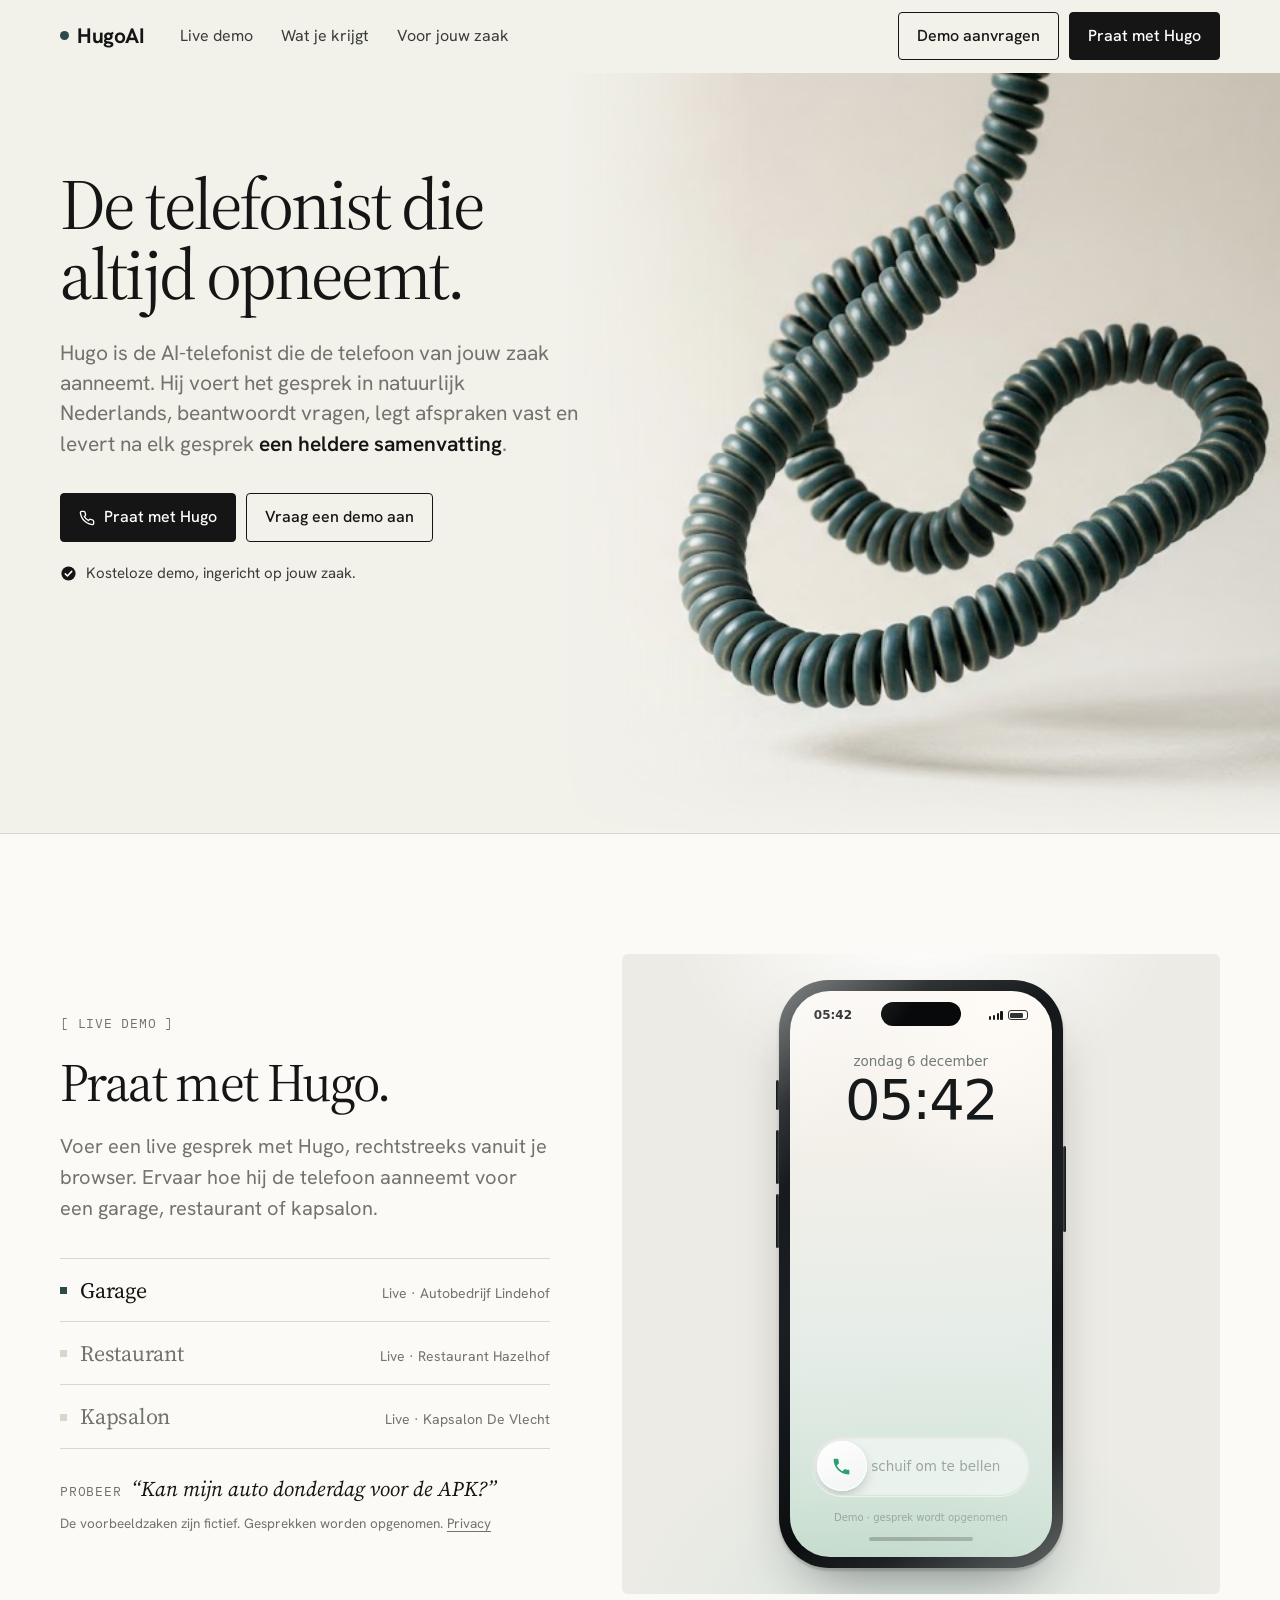
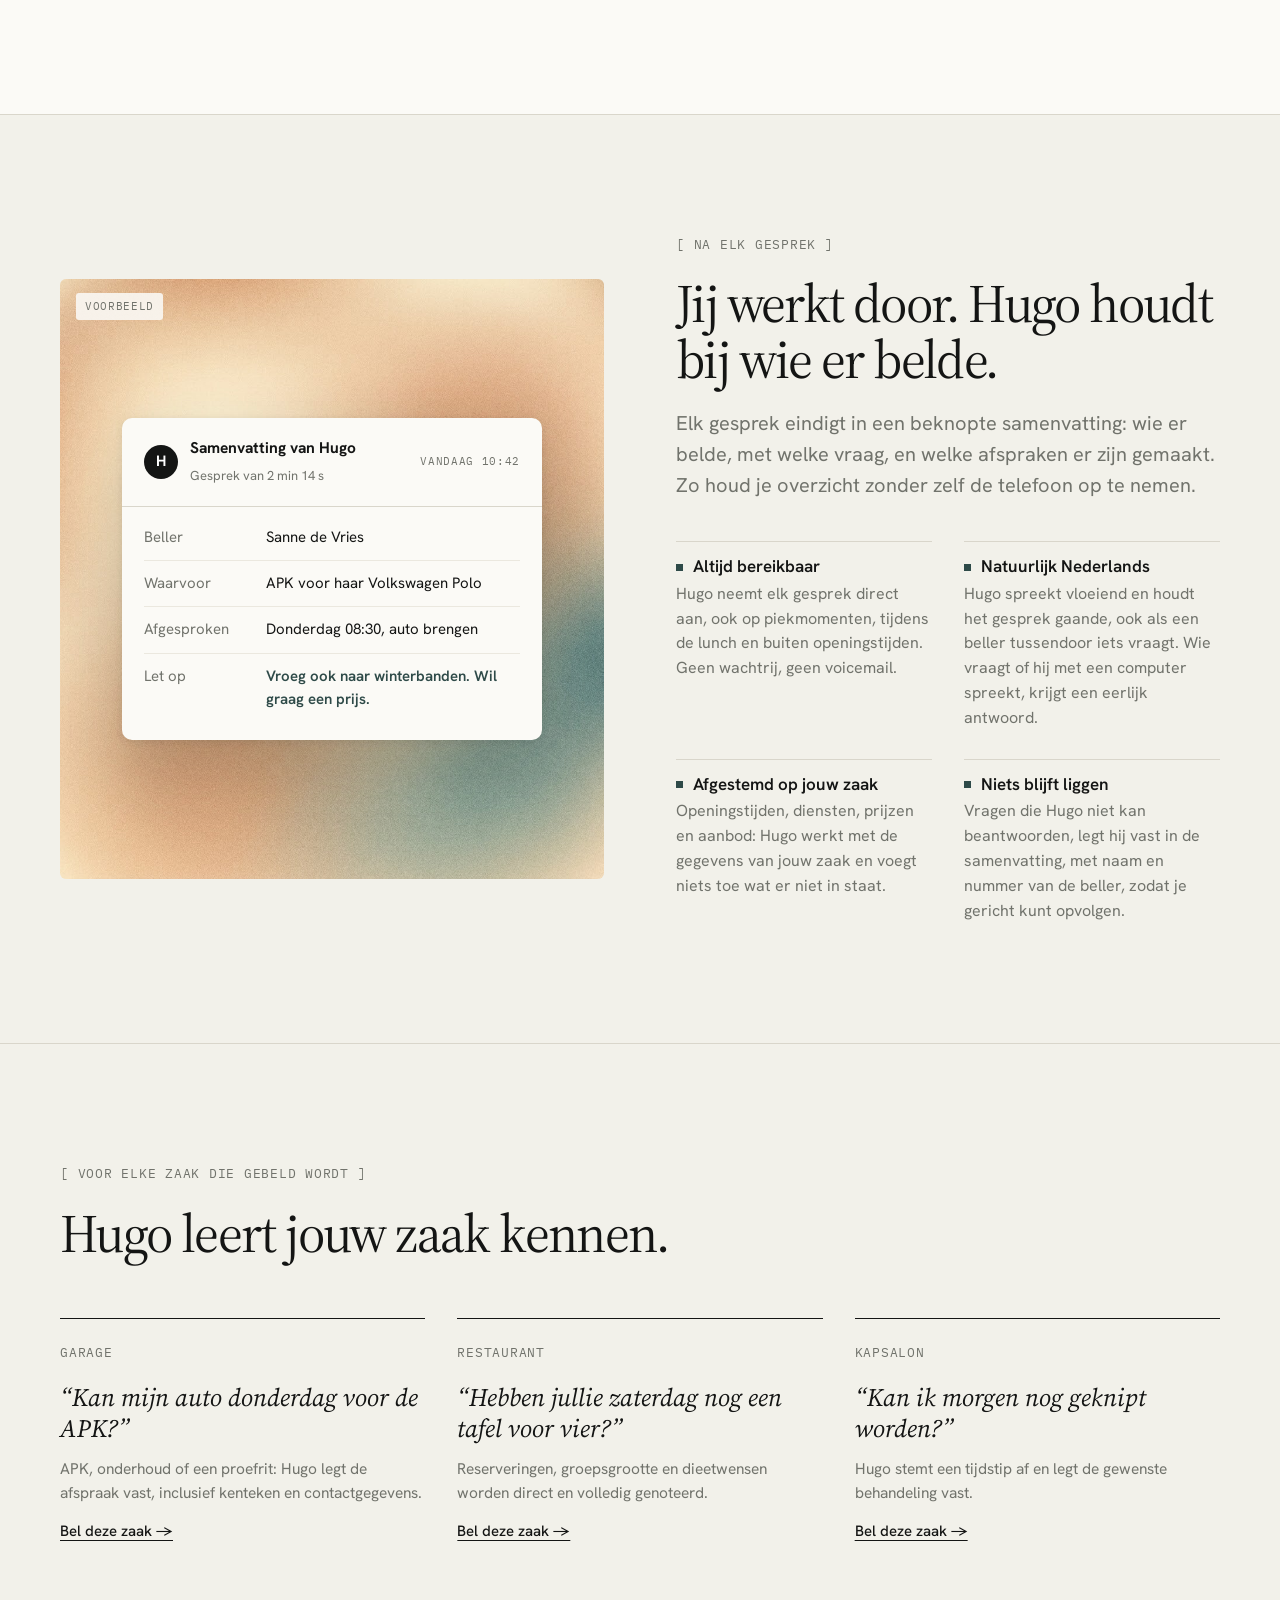
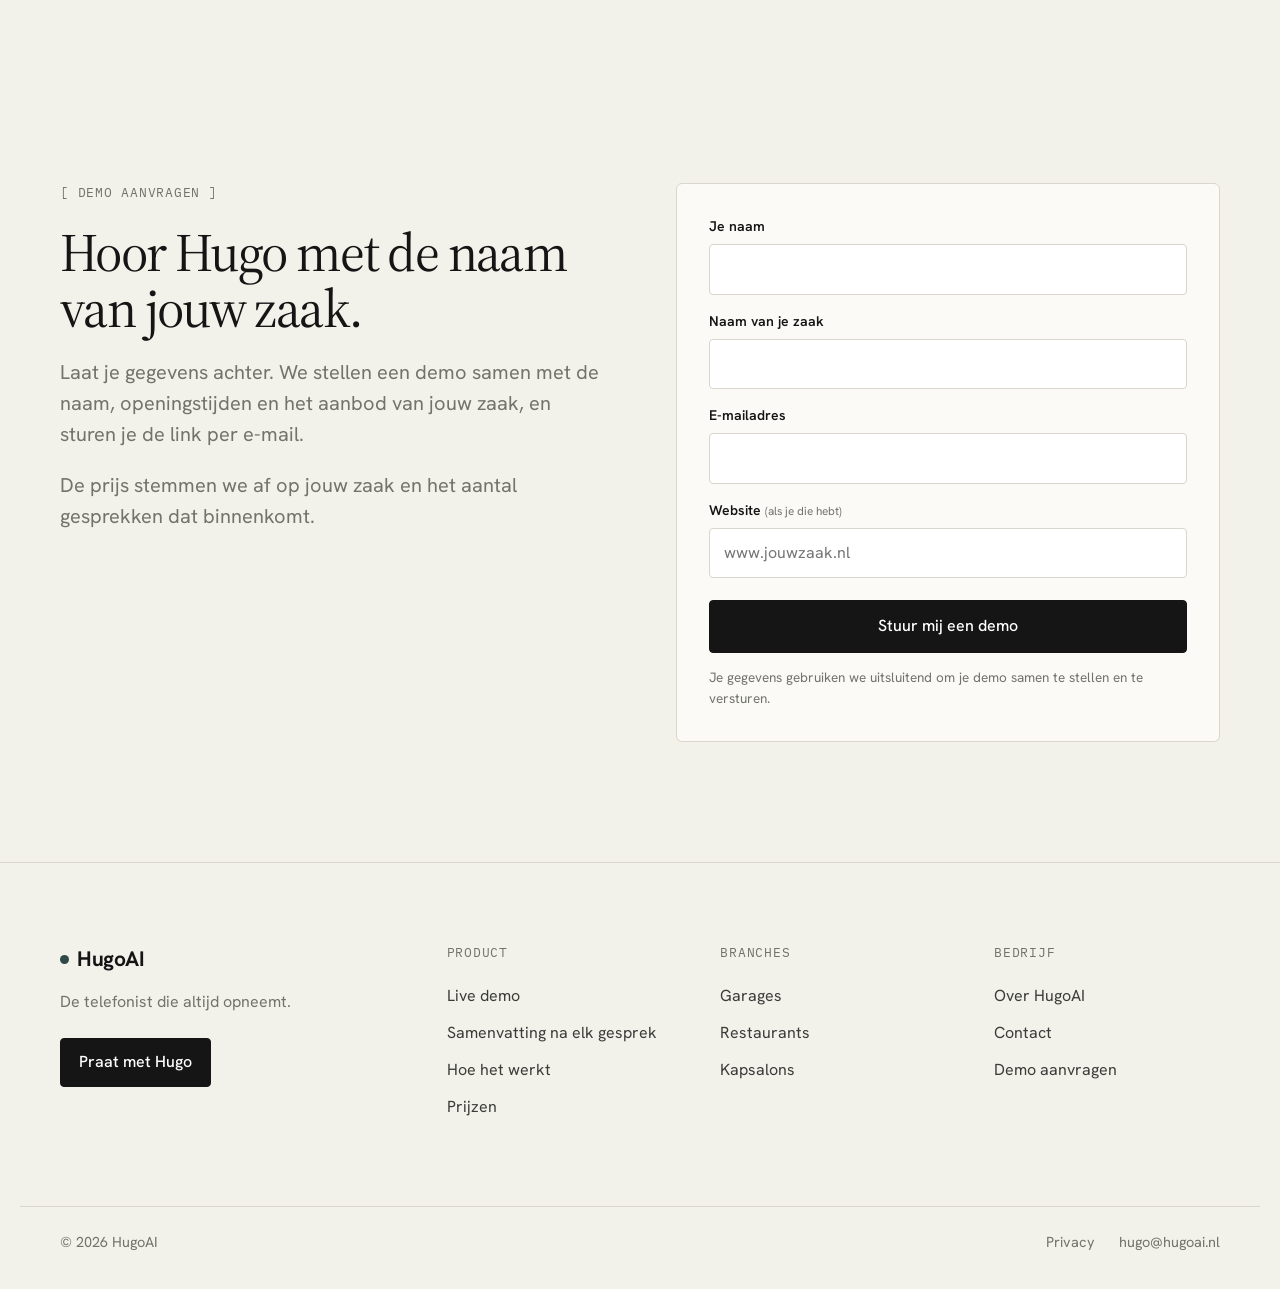
==== commit abde353d: "Restaurant Hazelhof echt aangesloten op de demo Co-Authored-By: Claude Opus 5.5 <noreply@anthropic.c" ====
--- a/index.html
+++ b/index.html
@@ -83,9 +83,10 @@
     <div class="kop in">
       <span class="mono">[ Live demo ]</span>
       <h2>Praat met Hugo.</h2>
-      <p>Voer een live gesprek met Hugo, rechtstreeks vanuit je browser. Ervaar hoe hij de telefoon aanneemt voor een garage of een kapsalon.</p>
+      <p>Voer een live gesprek met Hugo, rechtstreeks vanuit je browser. Ervaar hoe hij de telefoon aanneemt voor een garage, restaurant of kapsalon.</p>
       <div class="kies" role="tablist" aria-label="Kies met wie je praat">
         <button class="keuze actief" type="button" role="tab" aria-selected="true" data-zaak="garage"><span>Garage</span><small>Live · Autobedrijf Lindehof</small></button>
+        <button class="keuze" type="button" role="tab" aria-selected="false" data-zaak="restaurant"><span>Restaurant</span><small>Live · Restaurant Hazelhof</small></button>
         <button class="keuze" type="button" role="tab" aria-selected="false" data-zaak="kapsalon"><span>Kapsalon</span><small>Live · Kapsalon De Vlecht</small></button>
       </div>
       <p class="probeer-zin"><span class="mono">Probeer</span><em id="probeer">“Kan mijn auto donderdag voor de APK?”</em></p>
@@ -168,6 +169,7 @@
     </div>
     <div class="zaken-rij">
       <div class="zaak in"><span class="mono">Garage</span><q>Kan mijn auto donderdag voor de APK?</q><p>APK, onderhoud of een proefrit: Hugo legt de afspraak vast, inclusief kenteken en contactgegevens.</p><a class="bel-zaak" href="#demo" data-zaak="garage">Bel deze zaak →</a></div>
+      <div class="zaak in"><span class="mono">Restaurant</span><q>Hebben jullie zaterdag nog een tafel voor vier?</q><p>Reserveringen, groepsgrootte en dieetwensen worden direct en volledig genoteerd.</p><a class="bel-zaak" href="#demo" data-zaak="restaurant">Bel deze zaak →</a></div>
       <div class="zaak in"><span class="mono">Kapsalon</span><q>Kan ik morgen nog geknipt worden?</q><p>Hugo stemt een tijdstip af en legt de gewenste behandeling vast.</p><a class="bel-zaak" href="#demo" data-zaak="kapsalon">Bel deze zaak →</a></div>
     </div>
   </div>
@@ -215,6 +217,7 @@
     <nav class="voet-kolom" aria-label="Branches">
       <p class="mono">Branches</p>
       <a class="kies-zaak" href="#demo" data-zaak="garage">Garages</a>
+      <a class="kies-zaak" href="#demo" data-zaak="restaurant">Restaurants</a>
       <a class="kies-zaak" href="#demo" data-zaak="kapsalon">Kapsalons</a>
     </nav>
     <nav class="voet-kolom" aria-label="Bedrijf">
@@ -276,6 +279,7 @@
   // De telefoon in de demo. Elke zaak hier is een echte demo op de server.
   var ZAKEN = {
     garage: { kop: "Autobedrijf Lindehof", sector: "autobedrijf-lindehof_v3", probeer: "“Kan mijn auto donderdag voor de APK?”" },
+    restaurant: { kop: "Restaurant Hazelhof", sector: "restaurant-hazelhof", probeer: "“Hebben jullie zaterdag nog een tafel voor vier?”" },
     kapsalon: { kop: "Kapsalon De Vlecht", sector: "kapsalon-de-vlecht", probeer: "“Kan ik morgen nog geknipt worden?”" }
   };
   var zaak = "garage";
--- a/stijl.css
+++ b/stijl.css
@@ -165,7 +165,7 @@
 
 /* zaken */
 .zaken{border-top:1px solid var(--line)}
-.zaken-rij{margin-top:56px;display:grid;grid-template-columns:repeat(2,1fr);gap:32px}
+.zaken-rij{margin-top:56px;display:grid;grid-template-columns:repeat(3,1fr);gap:32px}
 .zaak{border-top:1px solid var(--ink);padding-top:18px}
 .zaak q{display:block;margin-top:18px;font-family:'Source Serif 4',serif;font-style:italic;font-size:25px;line-height:1.22;color:var(--ink);quotes:"“" "”"}
 .zaak p{margin-top:14px;font-size:15.5px;color:var(--soft)}
